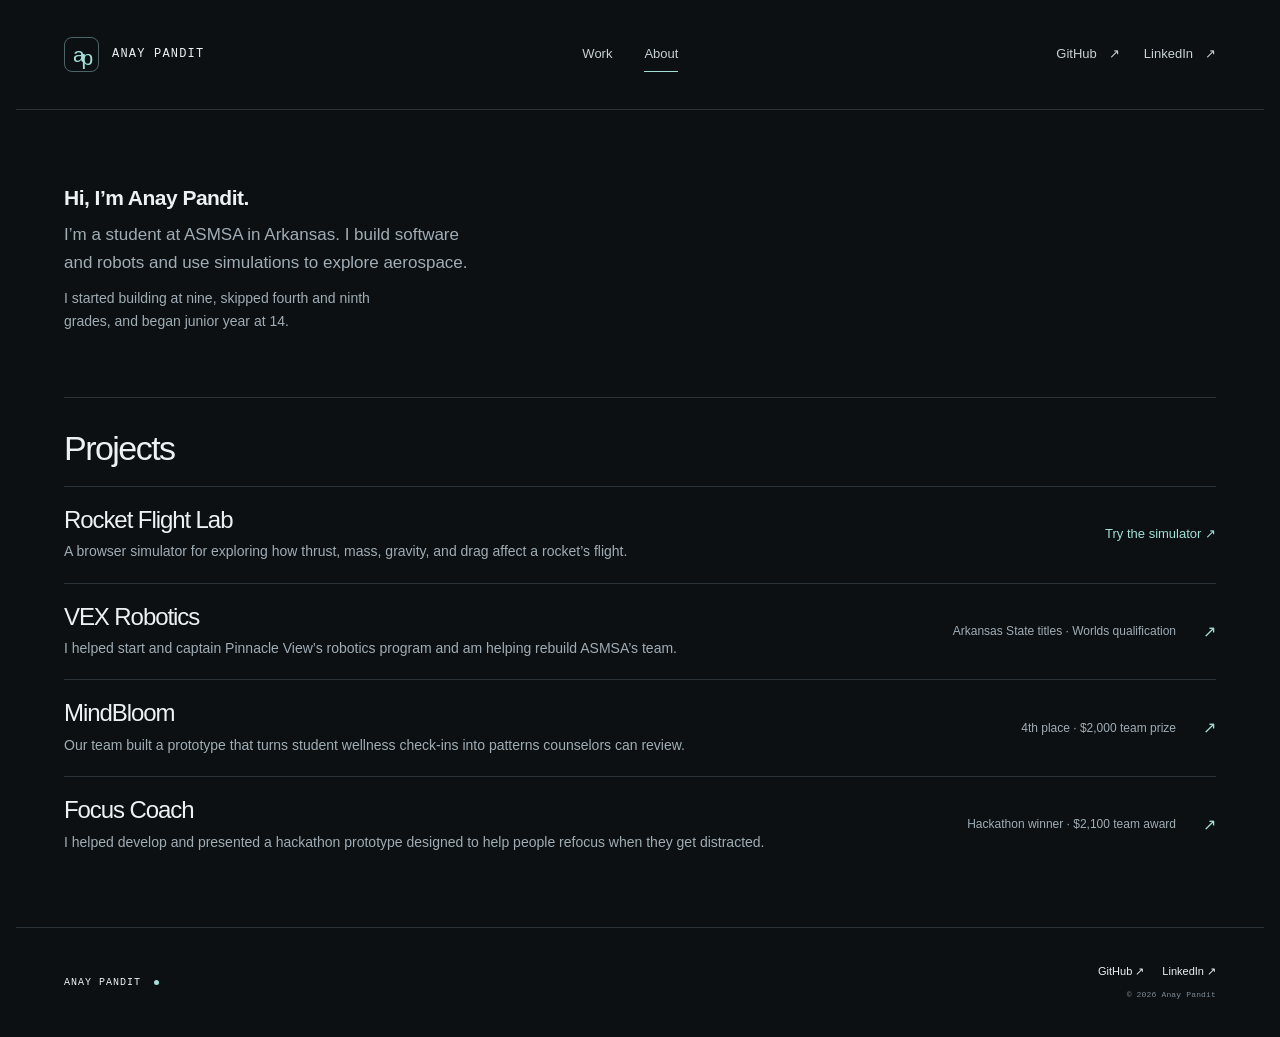
==== index.html @ 6508a036 "Revert the simulator link flight animation" ====
<!doctype html><html lang="en"><head><meta charset="utf-8"><meta name="viewport" content="width=device-width, initial-scale=1"><meta name="color-scheme" content="dark"><meta name="theme-color" content="#0c1013"><title>Anay Pandit — Robotics, AI &amp; Aerospace</title><meta name="description" content="Student, builder, and always curious. Explore Anay Pandit’s software, VEX robotics, and aerospace projects."><link rel="canonical" href="https://anaypandit.github.io/"><meta property="og:type" content="website"><meta property="og:title" content="Anay Pandit — Robotics, AI &amp; Aerospace"><meta property="og:description" content="Student, builder, and always curious. Explore Anay Pandit’s software, VEX robotics, and aerospace projects."><meta property="og:url" content="https://anaypandit.github.io/"><meta property="og:image" content="https://anaypandit.github.io/assets/social-preview.png"><meta property="og:image:width" content="1200"><meta property="og:image:height" content="630"><meta name="twitter:card" content="summary_large_image"><link rel="icon" href="/assets/favicon.svg" type="image/svg+xml"><link rel="stylesheet" href="/assets/style.css?v=20261116"><script src="/assets/site.js" defer></script></head><body><a class="skip" href="#main">Skip to content</a><header class="site-header"><a class="brand" href="/" aria-label="Anay Pandit home"><span class="monogram" aria-hidden="true">a<span>p</span></span>ANAY PANDIT</a><nav aria-label="Main navigation"><a href="/#work">Work</a><a href="/#about">About</a></nav><div class="header-socials"><a class="header-github" href="https://github.com/anaypandit" target="_blank" rel="noopener noreferrer">GitHub <span aria-hidden="true">↗</span><span class="sr-only"> (opens in a new tab)</span></a><a class="header-github" href="https://www.linkedin.com/in/anaypandit/" target="_blank" rel="noopener noreferrer">LinkedIn <span aria-hidden="true">↗</span><span class="sr-only"> (opens in a new tab)</span></a></div></header><main id="main">
  <section class="portfolio-intro" id="about">
    <div class="portfolio-bio">
      <h1>Hi, I’m Anay Pandit.</h1>
      <p>I’m a student at ASMSA in Arkansas. I build software and robots and use simulations to explore aerospace.</p>
      <p class="bio-detail">I started building at nine, skipped fourth and ninth grades, and began junior year at 14.</p>
    </div>
  </section>

  <section class="portfolio-work" id="work">
    <h2>Projects</h2>
    <ul class="portfolio-projects" id="recognition">
      <li class="project-with-demo">
        <div>
          <h3><a href="/projects/rocket-flight-lab/">Rocket Flight Lab</a></h3>
          <p>A browser simulator for exploring how thrust, mass, gravity, and drag affect a rocket’s flight.</p>
        </div>
        <a class="project-demo" href="/demos/rocket-flight-lab/">Try the simulator <span aria-hidden="true">↗</span></a>
      </li>
      <li>
        <a href="/projects/vex-robotics/">
          <div>
            <h3>VEX Robotics</h3>
            <p>I helped start and captain Pinnacle View’s robotics program and am helping rebuild ASMSA’s team.</p>
          </div>
          <span class="project-result">Arkansas State titles · Worlds qualification</span>
          <span class="project-arrow" aria-hidden="true">↗</span>
        </a>
      </li>
      <li>
        <a href="/projects/mindbloom/">
          <div>
            <h3>MindBloom</h3>
            <p>Our team built a prototype that turns student wellness check-ins into patterns counselors can review.</p>
          </div>
          <span class="project-result">4th place · $2,000 team prize</span>
          <span class="project-arrow" aria-hidden="true">↗</span>
        </a>
      </li>
      <li>
        <a href="/projects/focus-coach/">
          <div>
            <h3>Focus Coach</h3>
            <p>I helped develop and presented a hackathon prototype designed to help people refocus when they get distracted.</p>
          </div>
          <span class="project-result">Hackathon winner · $2,100 team award</span>
          <span class="project-arrow" aria-hidden="true">↗</span>
        </a>
      </li>
    </ul>
  </section>
</main><footer class="site-footer"><div><a class="brand" href="/">ANAY PANDIT<span class="brand-dot" aria-hidden="true"></span></a></div><div><div class="footer-socials"><a class="" href="https://github.com/anaypandit" target="_blank" rel="noopener noreferrer">GitHub <span aria-hidden="true">↗</span><span class="sr-only"> (opens in a new tab)</span></a><a href="https://www.linkedin.com/in/anaypandit/" target="_blank" rel="noopener noreferrer">LinkedIn <span aria-hidden="true">↗</span><span class="sr-only"> (opens in a new tab)</span></a></div><span class="footer-date">© 2026 Anay Pandit</span></div></footer></body></html>
---- assets/style.css ----
:root{--bg:#0c1013;--surface:#11181d;--text:#edf1f2;--muted:#a0adb5;--dim:#7d8b94;--accent:#a2dfd7;--border:#293239;--mono:ui-monospace,SFMono-Regular,Consolas,monospace;--sans:-apple-system,BlinkMacSystemFont,"Segoe UI",Helvetica,Arial,sans-serif}*{box-sizing:border-box}html{scroll-behavior:smooth;scroll-padding-top:100px}body{margin:0;background:var(--bg);color:var(--text);font-family:var(--sans);font-size:16px;line-height:1.6;-webkit-font-smoothing:antialiased}a{color:inherit;text-decoration:none}button,a{-webkit-tap-highlight-color:transparent}a:focus-visible,button:focus-visible{outline:2px solid var(--accent);outline-offset:6px}a:hover{color:var(--accent)}img{display:block;max-width:100%;height:auto}p,h1,h2,h3,figure{margin:0}p{color:var(--muted)}h1,h2,h3{font-weight:500;line-height:1.1;letter-spacing:-.045em}h2{font-size:clamp(32px,4vw,48px)}.sr-only{position:absolute;width:1px;height:1px;padding:0;margin:-1px;overflow:hidden;clip:rect(0,0,0,0);white-space:nowrap;border:0}.skip{position:fixed;top:-70px;left:20px;background:var(--accent);color:var(--bg);z-index:99;padding:10px 20px}.skip:focus{top:15px}.site-header,main,.site-footer{max-width:1248px;margin:auto;padding-left:48px;padding-right:48px}.site-header{height:110px;display:flex;align-items:center;justify-content:space-between;border-bottom:1px solid var(--border);gap:32px}.brand{font-family:var(--mono);font-size:12px;letter-spacing:.1em;display:flex;align-items:center;gap:13px;color:var(--text);white-space:nowrap}.monogram{width:35px;height:35px;border:1px solid #4b6569;border-radius:8px;display:flex;align-items:center;justify-content:center;letter-spacing:-.15em;color:var(--accent);font-family:var(--sans);font-size:21px;font-weight:400}.monogram span{transform:translateY(3px)}nav{display:flex;gap:32px}nav a,.header-github{font-size:13px;color:#c7d0d5}nav a{position:relative}nav a:after{content:"";position:absolute;bottom:-7px;left:0;right:0;height:1px;background:var(--accent);transform:scaleX(0);transform-origin:left;transition:transform .2s}nav a:hover:after,nav a[aria-current]:after{transform:scaleX(1)}.header-github{display:flex;align-items:center;gap:12px}.hero{padding:92px 0 80px;display:grid;grid-template-columns:1.25fr 1fr;gap:60px;align-items:center}.eyebrow,.micro,.card-meta,.chapter-strip,.study-top,.drawing-label,.study-caption,.footer-date,.back-link{font-family:var(--mono);font-size:10px;letter-spacing:.11em;line-height:1.6}.eyebrow{color:var(--accent);margin-bottom:28px;display:flex;align-items:center;gap:10px}.tiny-cross{font-size:17px}.hero h1{font-size:clamp(60px,6.7vw,86px);letter-spacing:-.065em;line-height:1.04;font-weight:500}.hero h1 span{color:var(--accent)}.intro{font-size:16px;max-width:430px;margin-top:28px;line-height:1.8}.hero-actions{display:flex;align-items:center;gap:27px;margin-top:32px}.button{display:inline-flex;align-items:center;justify-content:center;gap:24px;border:1px solid var(--accent);color:var(--bg);background:var(--accent);padding:13px 20px;border-radius:5px;font-size:12px;font-weight:600;line-height:1.4;transition:background .2s,transform .2s}.button:hover{background:#c0f0e8;color:var(--bg);transform:translateY(-2px)}.quiet-link,.text-link{font-size:12px;display:inline-flex;align-items:center;gap:18px}.flight-study{border:1px solid #2b3e46;border-radius:8px;background:linear-gradient(140deg,#111c22,#0c1115);overflow:hidden;align-self:center;position:relative}.study-top{display:flex;align-items:center;justify-content:space-between;gap:8px;border-bottom:1px solid var(--border);padding:17px 20px;color:#b2c1c7;font-size:9px}.study-indicator{font-size:8px;color:var(--accent)}.study-indicator:before{content:"";display:inline-block;width:4px;height:4px;border-radius:50%;background:var(--accent);margin-right:6px}.flight-drawing{position:relative;aspect-ratio:460/360}.flight-drawing svg{width:100%;height:100%;display:block}.drawing-label{position:absolute;font-size:7px;color:#a6bac0;letter-spacing:.04em}.label-a{top:26%;left:61%}.label-b{top:53%;left:64%}.label-c{top:63%;left:6%}.study-bottom{display:flex;align-items:center;justify-content:space-between;padding:16px 20px;border-top:1px solid var(--border)}.micro{color:var(--dim);font-size:9px}.study-bottom p{font-size:13px;margin-top:3px;color:#d7e0e4}.study-bottom a{font-size:23px;color:var(--accent)}.study-caption{padding:0 20px 14px;font-size:8px;letter-spacing:.03em}.chapter-strip{display:flex;justify-content:space-between;gap:20px;border-top:1px solid var(--border);border-bottom:1px solid var(--border);padding:18px 0;color:var(--dim);font-size:9px;letter-spacing:.09em}.work-section{padding:96px 0}.section-head{display:flex;align-items:flex-end;justify-content:space-between;gap:40px;margin-bottom:40px}.section-head .eyebrow{margin-bottom:14px}.section-head>p{font-size:13px;line-height:1.8;max-width:280px}.project-grid{display:grid;grid-template-columns:1fr 1fr;gap:48px 32px}.project-card{padding-bottom:30px;border-bottom:1px solid var(--border)}.card-visual{display:block;position:relative;aspect-ratio:1.55;background:#162229;overflow:hidden;border:1px solid #2c383f;border-radius:6px;isolation:isolate}.card-visual img{width:100%;height:100%;object-fit:contain;transition:transform .45s}.card-visual:hover img{transform:scale(1.025)}.rocket-flight-lab .card-visual{background:#101d28;padding:28px 20px}.rocket-flight-lab .card-visual img{box-shadow:0 12px 45px #0005;border-radius:5px}.vex-robot .card-visual{background:#121c21}.vex-robotics .card-visual{background:radial-gradient(ellipse at center,#223238,#101719)}.vex-robotics .card-visual img{object-fit:contain;max-height:100%;width:auto;margin:auto}.mindbloom .card-visual{padding:24px 18px;background:#29434a}.mindbloom .card-visual img{border-radius:4px;box-shadow:0 14px 35px #0003}.card-open{position:absolute;right:15px;top:15px;display:flex;align-items:center;justify-content:center;width:29px;height:29px;border:1px solid #ffffff35;background:#0a121dcc;backdrop-filter:blur(6px);border-radius:50%;color:var(--text);font-size:16px;z-index:2}.card-meta{display:flex;justify-content:space-between;gap:10px;margin-top:21px;color:var(--dim);font-size:8px;letter-spacing:.08em}.card-title{display:flex;justify-content:space-between;align-items:center;margin:8px 0 10px}.card-title h3{font-size:25px;letter-spacing:-.04em}.card-title>span{color:var(--dim);font-size:21px}.project-card>p{font-size:13px;max-width:370px;line-height:1.8;min-height:46px}.card-status{display:inline-block;margin-top:14px;font-size:10px;color:#afc1c5}.card-status:before{content:"";display:inline-block;width:4px;height:4px;background:var(--accent);border-radius:50%;margin:0 7px 2px 0}.focus-visual{height:100%;min-height:250px;position:relative;padding:25px 28px;display:flex;flex-direction:column;justify-content:space-between;overflow:hidden;background:radial-gradient(ellipse at 80% 42%,#263547,#17212c 75%)}.focus-visual>.micro{color:#b1c3cc;position:relative;z-index:1;font-size:8px}.focus-visual>p{color:#e0e9ed;font-size:34px;letter-spacing:-.045em;line-height:1.13;position:relative;z-index:1}.focus-rings{position:absolute;width:260px;height:260px;right:-35px;top:5%;display:flex;align-items:center;justify-content:center}.focus-rings span{position:absolute;border:1px solid #b4ccde25;border-radius:50%;inset:0}.focus-rings span:nth-child(2){inset:35px}.focus-rings span:nth-child(3){inset:70px}.focus-rings i{font-size:50px;color:#bacdde38;font-family:Georgia,serif;font-style:italic}.about-section{border-top:1px solid var(--border);padding:90px 0;display:grid;grid-template-columns:1fr 1fr;gap:80px}.about-heading .eyebrow{margin-bottom:18px}.about-heading h2{margin-bottom:34px}.about-photo img{aspect-ratio:1.5;object-fit:cover;border-radius:5px;filter:saturate(.7)}figcaption{font-family:var(--mono);font-size:9px;line-height:1.7;letter-spacing:.01em;color:var(--dim);margin-top:12px}.about-copy{padding-top:40px}.about-copy p{margin-bottom:22px;font-size:14px;line-height:1.85}.about-copy p.large-copy{font-size:23px;line-height:1.5;color:#dce4e7;letter-spacing:-.025em}.beyond{border-top:1px solid var(--border);margin-top:30px;padding-top:24px}.beyond p{font-size:12px;margin-top:10px}.text-link{color:var(--accent)}.recognition-section{padding:90px 0;border-top:1px solid var(--border)}.milestone{display:grid;grid-template-columns:75px 1fr auto 18px;gap:20px;align-items:center;padding:27px 0;border-top:1px solid var(--border)}.milestone:last-child{border-bottom:1px solid var(--border)}.milestone-year{font-family:var(--mono);font-size:9px;letter-spacing:.06em;color:var(--dim)}.milestone h3{font-size:17px;letter-spacing:-.02em;line-height:1.4}.milestone p{font-size:12px;margin-top:5px}.milestone-result{font-size:11px;color:#bbcccf}.milestone>span:last-child{color:var(--accent)}.section-note{font-size:10px;margin-top:18px}.contact-section{padding:90px 0 100px;border-top:1px solid var(--border)}.contact-section h2{font-size:clamp(36px,5vw,61px);line-height:1.12;letter-spacing:-.05em}.contact-section h2 span{color:var(--dim)}.contact-section>p:not(.eyebrow){margin:25px 0 28px;font-size:14px}.contact-section .button{background:transparent;color:var(--accent);border-color:#476a6b}.contact-section .button:hover{background:#172629}.site-footer{border-top:1px solid var(--border);padding-top:35px;padding-bottom:35px;display:flex;align-items:center;justify-content:space-between;gap:30px}.site-footer .brand{font-size:10px;letter-spacing:.1em}.brand-dot{width:5px;height:5px;background:var(--accent);border-radius:50%}.site-footer p{font-size:11px;margin-top:7px}.site-footer>div:last-child{text-align:right}.site-footer>div:last-child>a{font-size:11px}.footer-date{display:block;font-size:8px;margin-top:9px;color:var(--dim);letter-spacing:.02em}.case-top{padding:55px 0 45px}.back-link{font-size:10px;display:inline-block;color:var(--muted);margin-bottom:55px;letter-spacing:.02em}.case-top .eyebrow{margin-bottom:15px}.case-top h1{font-size:clamp(46px,6.7vw,80px);letter-spacing:-.055em}.case-lead{font-size:21px;letter-spacing:-.02em;margin:18px 0 28px}.case-links{display:flex;align-items:center;gap:27px;flex-wrap:wrap}.case-figure>.case-image{background:#111a20;border:1px solid var(--border);border-radius:7px;overflow:hidden;display:flex;justify-content:center;padding:34px}.case-image img{max-height:620px;width:auto;object-fit:contain;border-radius:4px}.case-figure.vex-robotics .case-image{background:radial-gradient(ellipse at center,#213238,#101719)}.case-figure>.focus-visual{height:370px;border-radius:6px;padding:36px 40px}.case-figure>.focus-visual>p{font-size:55px}.case-figure .focus-rings{right:12%;width:400px;height:400px;top:-10px}.case-layout{display:grid;grid-template-columns:230px 1fr;gap:80px;max-width:1000px;margin:65px auto 90px}.case-facts>div{padding:22px 0;border-top:1px solid var(--border)}.case-facts p{color:#c3d1d5;font-size:12px;line-height:1.8;margin-top:8px}.case-story section{margin-bottom:42px}.case-story section>.micro{display:block;color:var(--accent);margin-bottom:10px}.case-story h2{font-size:28px;line-height:1.2;letter-spacing:-.035em;margin-bottom:17px}.case-story p{font-size:15px;line-height:1.9}.project-note{padding:23px;border-left:2px solid #618d8d;background:#121d22;font-size:12px;line-height:1.9;color:#aebfc5;margin-top:20px}.source-links{margin-top:40px;border-top:1px solid var(--border);padding-top:25px}.source-links h3{font-size:18px;margin-bottom:18px;letter-spacing:-.02em}.source-links .text-link{display:flex;margin:14px 0;font-size:12px}.next-project{display:block;border-top:1px solid var(--border);padding:35px 0 70px}.next-project>span:last-child{display:flex;justify-content:space-between;gap:20px;margin-top:12px;font-size:35px;letter-spacing:-.04em}.next-project i{font-style:normal;color:var(--accent)}.not-found{padding-top:100px;padding-bottom:140px}.not-found h1{font-size:clamp(45px,7vw,80px)}.not-found p:not(.eyebrow){margin:25px 0}.not-found .button{margin-top:10px}
@media(min-width:1600px){.hero{padding-top:110px;padding-bottom:105px}}
@media(max-width:1000px){.site-header,main,.site-footer{padding-left:32px;padding-right:32px}.hero{gap:25px;padding:65px 0}.hero h1{font-size:64px}.hero-actions{gap:20px}.flight-study{margin-top:10px}.study-top{font-size:7px;padding:14px}.study-indicator{font-size:7px}.drawing-label{font-size:6px}.label-c{left:3%}.about-section{gap:40px}.case-layout{gap:45px;grid-template-columns:190px 1fr}}
@media(max-width:760px){html{scroll-padding-top:30px}.site-header,main,.site-footer{padding-left:22px;padding-right:22px}.site-header{height:86px;gap:15px;flex-wrap:wrap;align-content:center;row-gap:12px}.site-header .brand{font-size:10px}.monogram{width:29px;height:29px;font-size:17px}nav{gap:18px;margin-left:auto}nav a{font-size:11px}.header-github{display:none}.hero{grid-template-columns:1fr;gap:42px;padding:48px 0 40px}.hero .eyebrow{font-size:8px;margin-bottom:22px;letter-spacing:.08em}.hero h1{font-size:clamp(51px,10.3vw,76px);line-height:1.04}.intro{font-size:14px;line-height:1.85;margin-top:25px;max-width:460px}.hero-actions{gap:23px;margin-top:25px}.flight-study{width:100%;max-width:480px;justify-self:center;margin-top:0}.flight-drawing{aspect-ratio:460/310;overflow:hidden}.flight-drawing svg{margin-top:-15px;min-height:100%}.study-top{font-size:8px}.study-indicator{font-size:7px}.drawing-label{display:none}.study-bottom{padding:14px 18px}.study-caption{padding-left:18px;font-size:7px}.chapter-strip{font-size:7px;letter-spacing:.02em;gap:10px;padding:16px 0}.chapter-strip span:last-child{display:none}.work-section{padding:60px 0}.section-head{display:block;margin-bottom:28px}.section-head h2{font-size:34px}.section-head .eyebrow{font-size:9px}.section-head>p{margin-top:15px;font-size:12px}.section-head>p br{display:none}.project-grid{grid-template-columns:1fr;gap:30px}.project-card{padding-bottom:25px}.card-visual{aspect-ratio:1.55}.card-meta{font-size:8px}.card-title h3{font-size:25px}.project-card>p{min-height:0;font-size:13px;max-width:100%}.card-status{font-size:10px}.about-section{grid-template-columns:1fr;gap:24px;padding:60px 0}.about-heading h2{font-size:36px}.about-photo{max-width:550px}.about-copy{padding-top:0}.about-copy p.large-copy{font-size:23px}.recognition-section{padding:60px 0}.milestone{grid-template-columns:50px 1fr 15px;gap:10px;padding:22px 0}.milestone h3{font-size:15px}.milestone p{font-size:11px}.milestone-year{font-size:8px;align-self:start;margin-top:5px}.milestone-result{grid-column:2;font-size:10px;color:var(--accent);margin-top:-4px}.milestone>span:last-child{grid-column:3;grid-row:auto}.milestone>span:last-child{display:none}.section-note{font-size:9px;line-height:1.8}.contact-section{padding:60px 0}.contact-section h2{font-size:39px}.contact-section>p:not(.eyebrow){font-size:13px}.contact-section>p br{display:none}.site-footer{align-items:flex-start;padding-top:28px;padding-bottom:28px;gap:20px}.site-footer p{font-size:9px;max-width:145px}.site-footer>div:last-child>a{font-size:9px}.footer-date{font-size:7px}.case-top{padding-top:30px;padding-bottom:30px}.back-link{margin-bottom:35px}.case-top .eyebrow{font-size:8px}.case-top h1{font-size:45px}.case-lead{font-size:19px}.case-links{gap:20px}.case-figure>.case-image{padding:15px}.case-image img{max-height:500px}.case-figure figcaption{font-size:8px}.case-figure>.focus-visual{height:300px;padding:28px}.case-figure>.focus-visual>p{font-size:42px}.case-figure .focus-rings{width:270px;height:270px;right:-40px;top:15px}.case-layout{grid-template-columns:1fr;gap:38px;margin:35px 0 55px}.case-facts{display:grid;grid-template-columns:1fr 1fr;gap:15px}.case-facts>div:last-child{grid-column:1/-1}.case-facts>div{padding:15px 0 0}.case-facts p{font-size:11px}.case-story h2{font-size:25px}.case-story p{font-size:14px}.next-project{padding-bottom:45px}.next-project>span:last-child{font-size:29px}}
@media(prefers-reduced-motion:reduce){html{scroll-behavior:auto}*,*:before,*:after{transition:none!important;animation:none!important}}

.header-socials{display:flex;align-items:center;gap:24px}.footer-socials{display:flex;align-items:center;justify-content:flex-end;gap:18px}.footer-socials a{font-size:11px}@media(max-width:760px){.header-socials{display:none}.footer-socials{gap:12px}.footer-socials a{font-size:9px}}

.portfolio-intro {
  padding: clamp(44px, 6vw, 76px) 0 clamp(38px, 5vw, 64px);
}

.portfolio-intro--with-photo {
  display: grid;
  grid-template-columns: minmax(0, .88fr) minmax(0, 1.12fr);
  align-items: center;
  gap: clamp(36px, 6vw, 90px);
  padding-top: clamp(34px, 5vw, 64px);
  padding-bottom: clamp(34px, 5vw, 64px);
}

.portfolio-bio h1 {
  font-size: 21px;
  font-weight: 600;
  letter-spacing: -.025em;
}

.portfolio-bio p {
  max-width: 43ch;
  margin-top: 12px;
  font-size: 17px;
  line-height: 1.65;
}

.portfolio-bio .bio-detail {
  margin-top: 10px;
  font-size: 14px;
}

.portfolio-photo {
  min-width: 0;
}

.portfolio-photo img {
  width: 100%;
  height: auto;
  border-radius: 6px;
}

.portfolio-work {
  padding: 32px 0 54px;
  border-top: 1px solid var(--border);
}

.portfolio-work h2 {
  margin-bottom: 18px;
  font-size: clamp(28px, 3vw, 34px);
}

.portfolio-projects {
  margin: 0;
  padding: 0;
  list-style: none;
  border-top: 1px solid var(--border);
}

.portfolio-projects li + li {
  border-top: 1px solid var(--border);
}

.portfolio-projects li:not(.project-with-demo) > a,
.project-with-demo {
  display: grid;
  grid-template-columns: minmax(0, 1fr) minmax(0, .43fr) 1em;
  align-items: center;
  gap: 24px;
  padding: 20px 0;
}

.portfolio-projects h3 {
  font-size: 24px;
}

.portfolio-projects p {
  margin-top: 7px;
  font-size: 14px;
}

.project-result {
  color: var(--muted);
  font-size: 12px;
  text-align: right;
}

.project-arrow {
  color: var(--accent);
  text-align: right;
}

@media (max-width: 760px) {
  .portfolio-intro--with-photo {
    grid-template-columns: 1fr;
    gap: 28px;
  }

  .portfolio-work {
    padding: 32px 0 44px;
  }

  .portfolio-projects li:not(.project-with-demo) > a,
  .project-with-demo {
    grid-template-columns: minmax(0, 1fr) 1em;
    gap: 9px 12px;
    padding: 20px 0;
  }

  .project-with-demo {
    grid-template-columns: 1fr;
  }

  .project-result {
    grid-column: 1;
    text-align: left;
  }

  .project-arrow {
    grid-column: 2;
    grid-row: 1;
    align-self: start;
  }
}

.project-with-demo .project-demo {
  grid-column: 2 / -1;
  justify-self: end;
  color: var(--accent);
  font-size: 13px;
  text-underline-offset: 3px;
}

.project-demo:hover,
.project-with-demo h3 a:hover {
  text-decoration: underline;
}

@media (max-width: 760px) {
  .project-with-demo .project-demo {
    grid-column: 1;
    justify-self: start;
  }
}
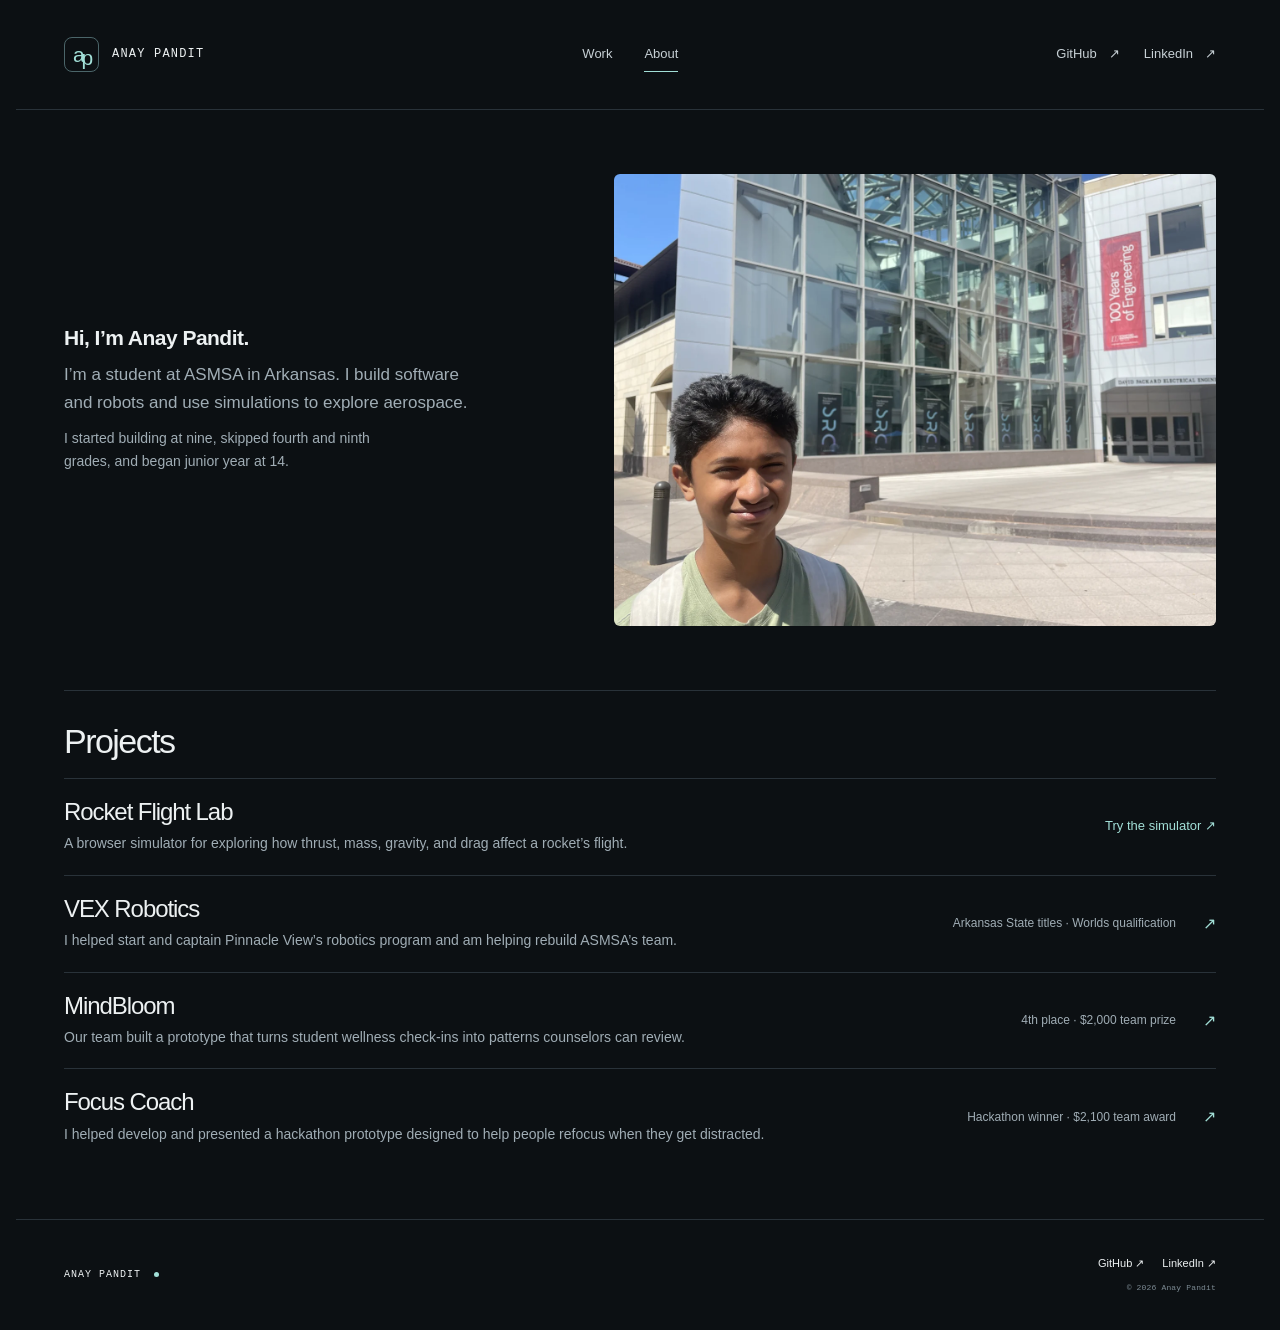
==== commit 67a3a7c2: "Add the full profile photo and simplify the homepage title" ====
--- a/index.html
+++ b/index.html
@@ -1,10 +1,13 @@
-<!doctype html><html lang="en"><head><meta charset="utf-8"><meta name="viewport" content="width=device-width, initial-scale=1"><meta name="color-scheme" content="dark"><meta name="theme-color" content="#0c1013"><title>Anay Pandit — Robotics, AI &amp; Aerospace</title><meta name="description" content="Student, builder, and always curious. Explore Anay Pandit’s software, VEX robotics, and aerospace projects."><link rel="canonical" href="https://anaypandit.github.io/"><meta property="og:type" content="website"><meta property="og:title" content="Anay Pandit — Robotics, AI &amp; Aerospace"><meta property="og:description" content="Student, builder, and always curious. Explore Anay Pandit’s software, VEX robotics, and aerospace projects."><meta property="og:url" content="https://anaypandit.github.io/"><meta property="og:image" content="https://anaypandit.github.io/assets/social-preview.png"><meta property="og:image:width" content="1200"><meta property="og:image:height" content="630"><meta name="twitter:card" content="summary_large_image"><link rel="icon" href="/assets/favicon.svg" type="image/svg+xml"><link rel="stylesheet" href="/assets/style.css?v=20261116"><script src="/assets/site.js" defer></script></head><body><a class="skip" href="#main">Skip to content</a><header class="site-header"><a class="brand" href="/" aria-label="Anay Pandit home"><span class="monogram" aria-hidden="true">a<span>p</span></span>ANAY PANDIT</a><nav aria-label="Main navigation"><a href="/#work">Work</a><a href="/#about">About</a></nav><div class="header-socials"><a class="header-github" href="https://github.com/anaypandit" target="_blank" rel="noopener noreferrer">GitHub <span aria-hidden="true">↗</span><span class="sr-only"> (opens in a new tab)</span></a><a class="header-github" href="https://www.linkedin.com/in/anaypandit/" target="_blank" rel="noopener noreferrer">LinkedIn <span aria-hidden="true">↗</span><span class="sr-only"> (opens in a new tab)</span></a></div></header><main id="main">
-  <section class="portfolio-intro" id="about">
+<!doctype html><html lang="en"><head><meta charset="utf-8"><meta name="viewport" content="width=device-width, initial-scale=1"><meta name="color-scheme" content="dark"><meta name="theme-color" content="#0c1013"><title>Anay Pandit</title><meta name="description" content="Student, builder, and always curious. Explore Anay Pandit’s software, VEX robotics, and aerospace projects."><link rel="canonical" href="https://anaypandit.github.io/"><meta property="og:type" content="website"><meta property="og:title" content="Anay Pandit"><meta property="og:description" content="Student, builder, and always curious. Explore Anay Pandit’s software, VEX robotics, and aerospace projects."><meta property="og:url" content="https://anaypandit.github.io/"><meta property="og:image" content="https://anaypandit.github.io/assets/social-preview.png"><meta property="og:image:width" content="1200"><meta property="og:image:height" content="630"><meta name="twitter:card" content="summary_large_image"><link rel="icon" href="/assets/favicon.svg" type="image/svg+xml"><link rel="stylesheet" href="/assets/style.css?v=20261116"><script src="/assets/site.js" defer></script></head><body><a class="skip" href="#main">Skip to content</a><header class="site-header"><a class="brand" href="/" aria-label="Anay Pandit home"><span class="monogram" aria-hidden="true">a<span>p</span></span>ANAY PANDIT</a><nav aria-label="Main navigation"><a href="/#work">Work</a><a href="/#about">About</a></nav><div class="header-socials"><a class="header-github" href="https://github.com/anaypandit" target="_blank" rel="noopener noreferrer">GitHub <span aria-hidden="true">↗</span><span class="sr-only"> (opens in a new tab)</span></a><a class="header-github" href="https://www.linkedin.com/in/anaypandit/" target="_blank" rel="noopener noreferrer">LinkedIn <span aria-hidden="true">↗</span><span class="sr-only"> (opens in a new tab)</span></a></div></header><main id="main">
+  <section class="portfolio-intro portfolio-intro--with-photo" id="about">
     <div class="portfolio-bio">
       <h1>Hi, I’m Anay Pandit.</h1>
       <p>I’m a student at ASMSA in Arkansas. I build software and robots and use simulations to explore aerospace.</p>
       <p class="bio-detail">I started building at nine, skipped fourth and ninth grades, and began junior year at 14.</p>
     </div>
+    <figure class="portfolio-photo">
+      <img src="/assets/anay-pandit.webp" width="1440" height="1080" alt="Anay Pandit outside an engineering building" fetchpriority="high">
+    </figure>
   </section>
 
   <section class="portfolio-work" id="work">
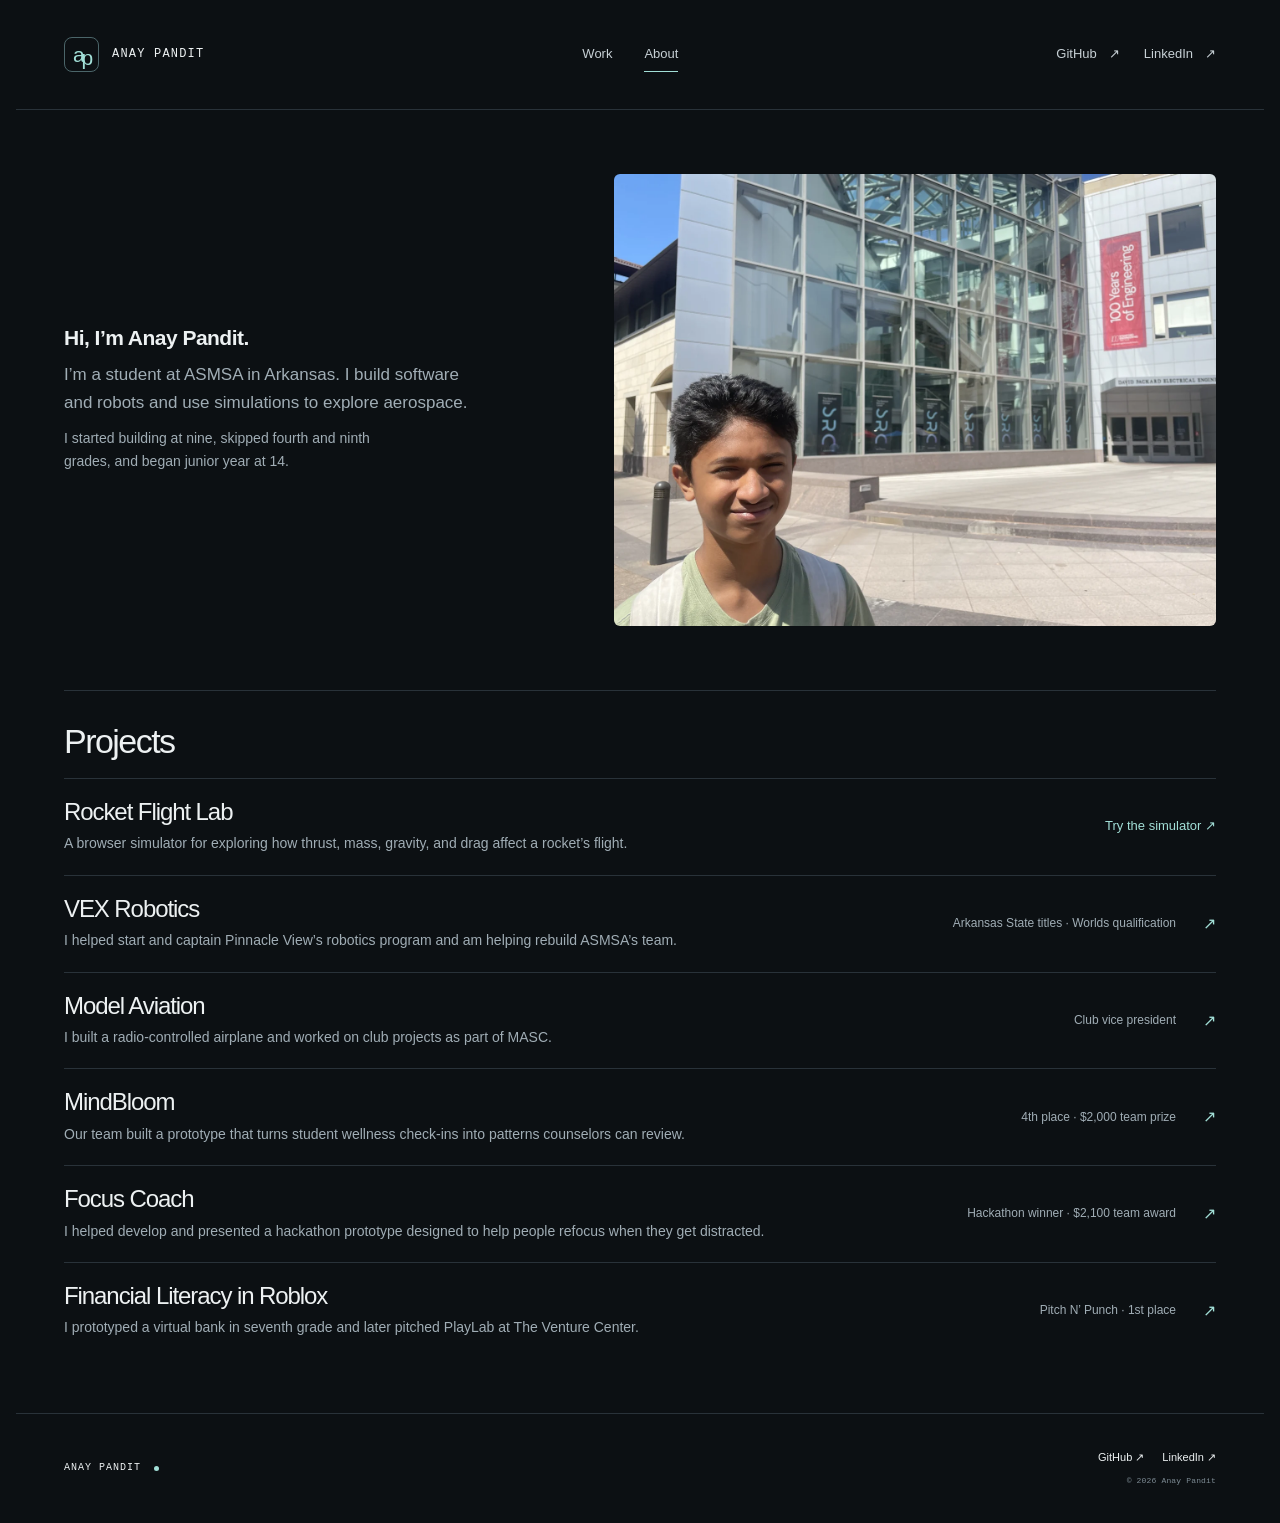
==== commit c9c0b3e3: "Add model aviation and financial literacy project pages" ====
--- a/index.html
+++ b/index.html
@@ -31,6 +31,16 @@
         </a>
       </li>
       <li>
+        <a href="/projects/model-aviation/">
+          <div>
+            <h3>Model Aviation</h3>
+            <p>I built a radio-controlled airplane and worked on club projects as part of MASC.</p>
+          </div>
+          <span class="project-result">Club vice president</span>
+          <span class="project-arrow" aria-hidden="true">↗</span>
+        </a>
+      </li>
+      <li>
         <a href="/projects/mindbloom/">
           <div>
             <h3>MindBloom</h3>
@@ -50,6 +60,16 @@
           <span class="project-arrow" aria-hidden="true">↗</span>
         </a>
       </li>
+      <li>
+        <a href="/projects/financial-literacy/">
+          <div>
+            <h3>Financial Literacy in Roblox</h3>
+            <p>I prototyped a virtual bank in seventh grade and later pitched PlayLab at The Venture Center.</p>
+          </div>
+          <span class="project-result">Pitch N’ Punch · 1st place</span>
+          <span class="project-arrow" aria-hidden="true">↗</span>
+        </a>
+      </li>
     </ul>
   </section>
 </main><footer class="site-footer"><div><a class="brand" href="/">ANAY PANDIT<span class="brand-dot" aria-hidden="true"></span></a></div><div><div class="footer-socials"><a class="" href="https://github.com/anaypandit" target="_blank" rel="noopener noreferrer">GitHub <span aria-hidden="true">↗</span><span class="sr-only"> (opens in a new tab)</span></a><a href="https://www.linkedin.com/in/anaypandit/" target="_blank" rel="noopener noreferrer">LinkedIn <span aria-hidden="true">↗</span><span class="sr-only"> (opens in a new tab)</span></a></div><span class="footer-date">© 2026 Anay Pandit</span></div></footer></body></html>
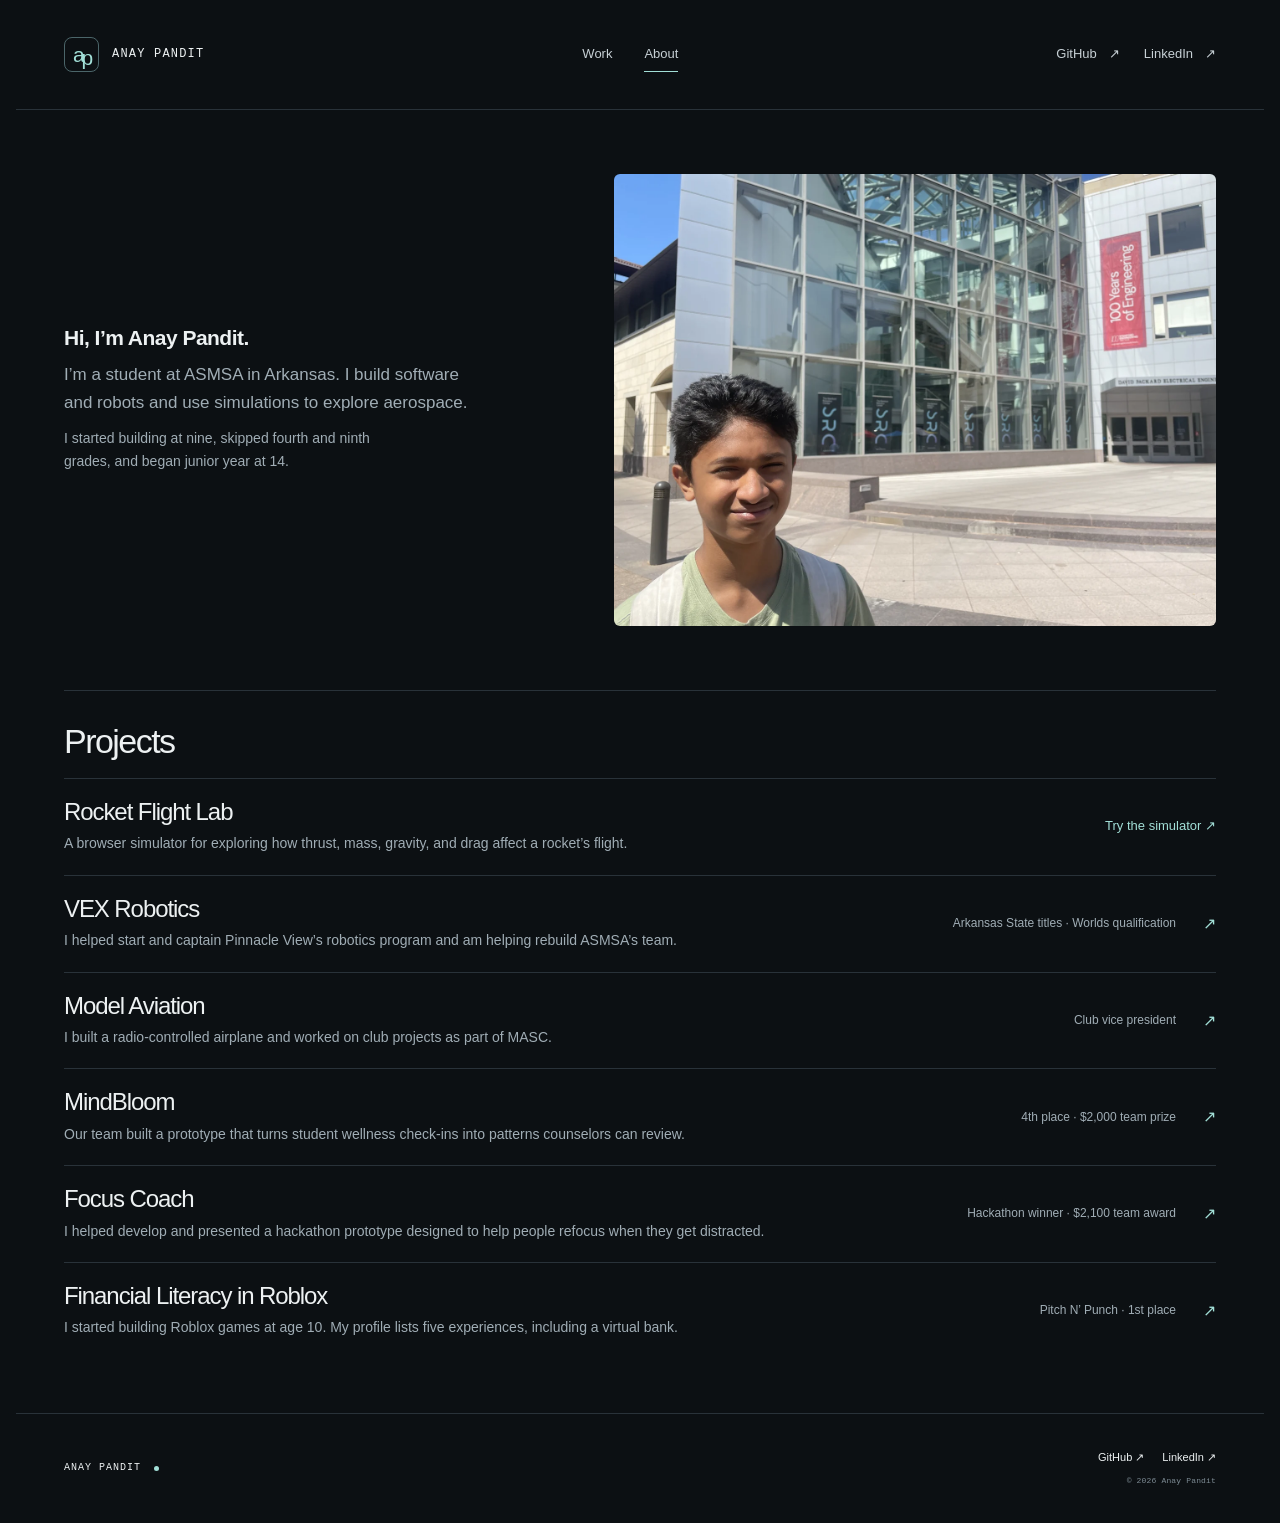
==== commit fb29fcb6: "Add Roblox game count and profile, and refresh the portfolio README" ====
--- a/index.html
+++ b/index.html
@@ -64,7 +64,7 @@
         <a href="/projects/financial-literacy/">
           <div>
             <h3>Financial Literacy in Roblox</h3>
-            <p>I prototyped a virtual bank in seventh grade and later pitched PlayLab at The Venture Center.</p>
+            <p>I started building Roblox games at age 10. My profile lists five experiences, including a virtual bank.</p>
           </div>
           <span class="project-result">Pitch N’ Punch · 1st place</span>
           <span class="project-arrow" aria-hidden="true">↗</span>
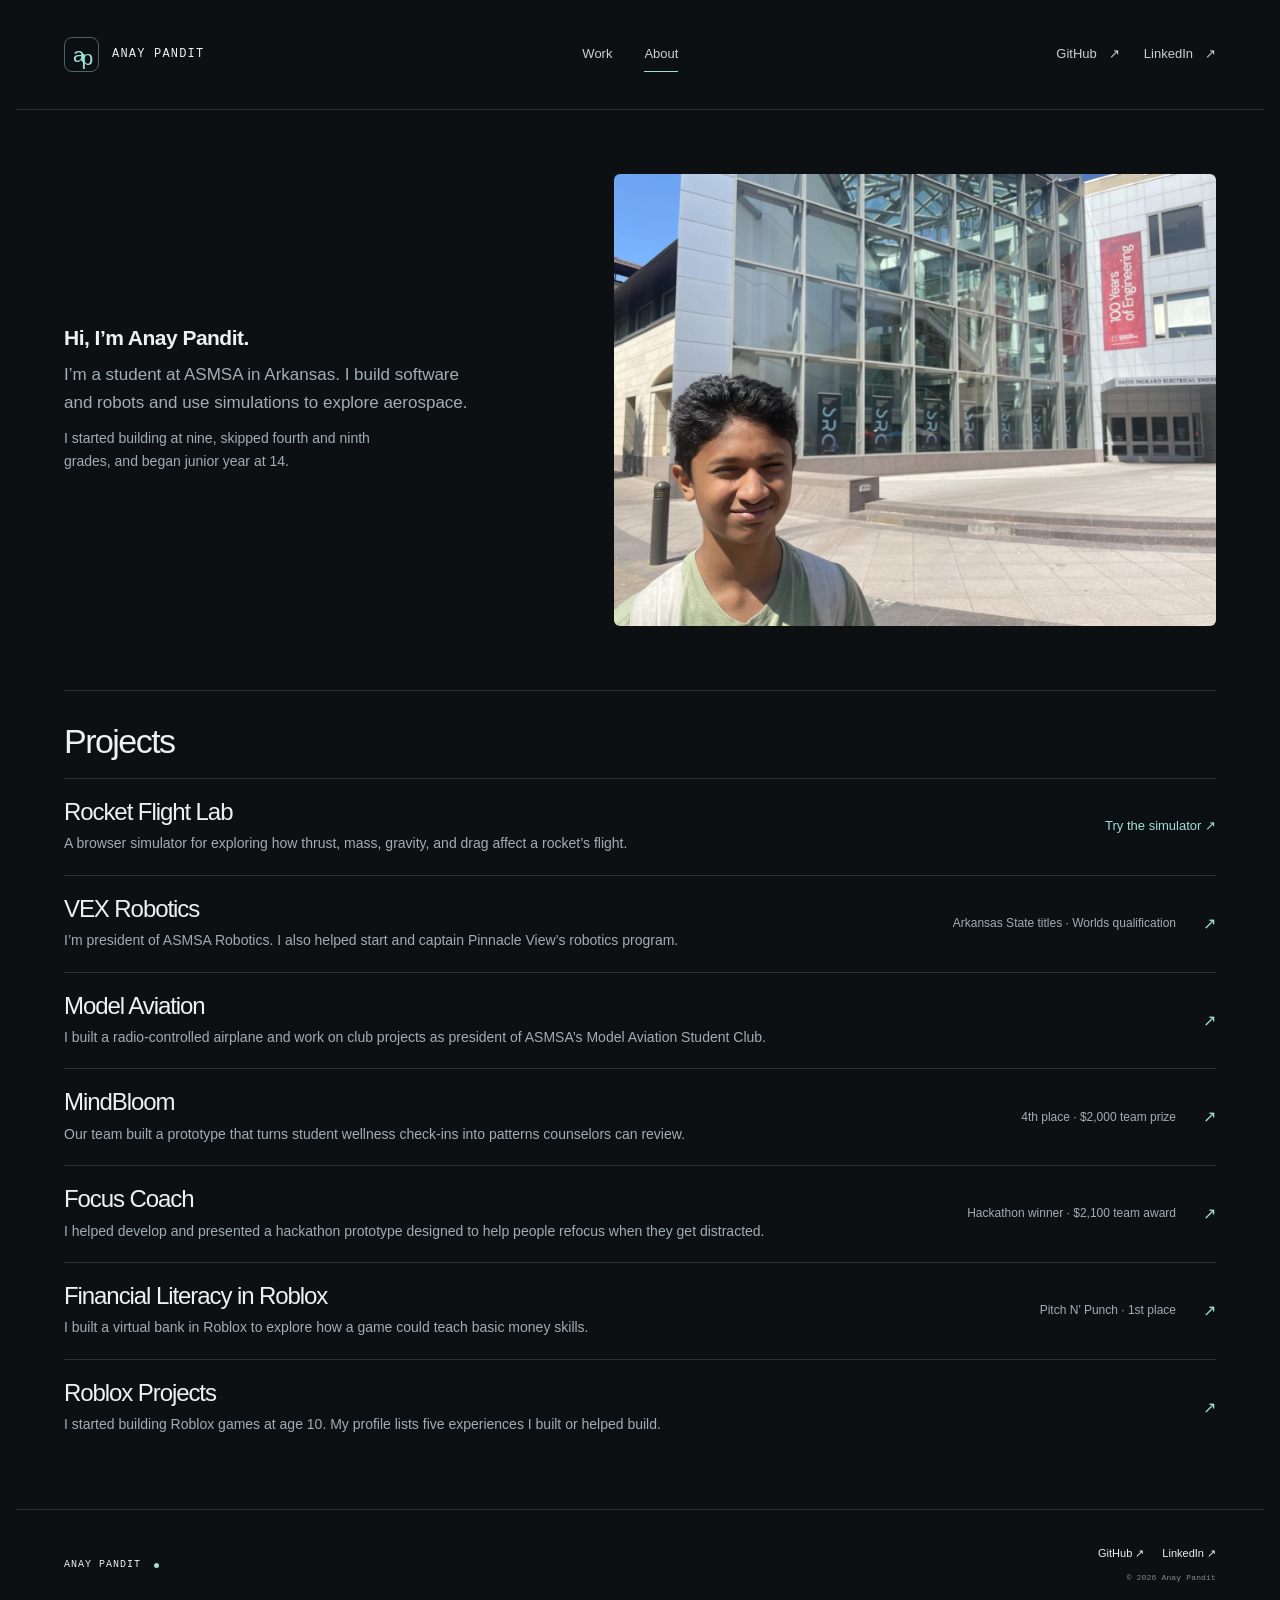
==== commit ec841e1e: "Add Roblox projects and club photo galleries" ====
--- a/index.html
+++ b/index.html
@@ -1,4 +1,4 @@
-<!doctype html><html lang="en"><head><meta charset="utf-8"><meta name="viewport" content="width=device-width, initial-scale=1"><meta name="color-scheme" content="dark"><meta name="theme-color" content="#0c1013"><title>Anay Pandit</title><meta name="description" content="Student, builder, and always curious. Explore Anay Pandit’s software, VEX robotics, and aerospace projects."><link rel="canonical" href="https://anaypandit.github.io/"><meta property="og:type" content="website"><meta property="og:title" content="Anay Pandit"><meta property="og:description" content="Student, builder, and always curious. Explore Anay Pandit’s software, VEX robotics, and aerospace projects."><meta property="og:url" content="https://anaypandit.github.io/"><meta property="og:image" content="https://anaypandit.github.io/assets/social-preview.png"><meta property="og:image:width" content="1200"><meta property="og:image:height" content="630"><meta name="twitter:card" content="summary_large_image"><link rel="icon" href="/assets/favicon.svg" type="image/svg+xml"><link rel="stylesheet" href="/assets/style.css?v=20261116"><script src="/assets/site.js" defer></script></head><body><a class="skip" href="#main">Skip to content</a><header class="site-header"><a class="brand" href="/" aria-label="Anay Pandit home"><span class="monogram" aria-hidden="true">a<span>p</span></span>ANAY PANDIT</a><nav aria-label="Main navigation"><a href="/#work">Work</a><a href="/#about">About</a></nav><div class="header-socials"><a class="header-github" href="https://github.com/anaypandit" target="_blank" rel="noopener noreferrer">GitHub <span aria-hidden="true">↗</span><span class="sr-only"> (opens in a new tab)</span></a><a class="header-github" href="https://www.linkedin.com/in/anaypandit/" target="_blank" rel="noopener noreferrer">LinkedIn <span aria-hidden="true">↗</span><span class="sr-only"> (opens in a new tab)</span></a></div></header><main id="main">
+<!doctype html><html lang="en"><head><meta charset="utf-8"><meta name="viewport" content="width=device-width, initial-scale=1"><meta name="color-scheme" content="dark"><meta name="theme-color" content="#0c1013"><title>Anay Pandit</title><meta name="description" content="Student, builder, and always curious. Explore Anay Pandit’s software, VEX robotics, and aerospace projects."><link rel="canonical" href="https://anaypandit.github.io/"><meta property="og:type" content="website"><meta property="og:title" content="Anay Pandit"><meta property="og:description" content="Student, builder, and always curious. Explore Anay Pandit’s software, VEX robotics, and aerospace projects."><meta property="og:url" content="https://anaypandit.github.io/"><meta property="og:image" content="https://anaypandit.github.io/assets/social-preview.png"><meta property="og:image:width" content="1200"><meta property="og:image:height" content="630"><meta name="twitter:card" content="summary_large_image"><link rel="icon" href="/assets/favicon.svg" type="image/svg+xml"><link rel="stylesheet" href="/assets/style.css?v=club-galleries"><script src="/assets/site.js" defer></script></head><body><a class="skip" href="#main">Skip to content</a><header class="site-header"><a class="brand" href="/" aria-label="Anay Pandit home"><span class="monogram" aria-hidden="true">a<span>p</span></span>ANAY PANDIT</a><nav aria-label="Main navigation"><a href="/#work">Work</a><a href="/#about">About</a></nav><div class="header-socials"><a class="header-github" href="https://github.com/anaypandit" target="_blank" rel="noopener noreferrer">GitHub <span aria-hidden="true">↗</span><span class="sr-only"> (opens in a new tab)</span></a><a class="header-github" href="https://www.linkedin.com/in/anaypandit/" target="_blank" rel="noopener noreferrer">LinkedIn <span aria-hidden="true">↗</span><span class="sr-only"> (opens in a new tab)</span></a></div></header><main id="main">
   <section class="portfolio-intro portfolio-intro--with-photo" id="about">
     <div class="portfolio-bio">
       <h1>Hi, I’m Anay Pandit.</h1>
@@ -24,7 +24,7 @@
         <a href="/projects/vex-robotics/">
           <div>
             <h3>VEX Robotics</h3>
-            <p>I helped start and captain Pinnacle View’s robotics program and am helping rebuild ASMSA’s team.</p>
+            <p>I’m president of ASMSA Robotics. I also helped start and captain Pinnacle View’s robotics program.</p>
           </div>
           <span class="project-result">Arkansas State titles · Worlds qualification</span>
           <span class="project-arrow" aria-hidden="true">↗</span>
@@ -34,9 +34,8 @@
         <a href="/projects/model-aviation/">
           <div>
             <h3>Model Aviation</h3>
-            <p>I built a radio-controlled airplane and worked on club projects as part of MASC.</p>
+            <p>I built a radio-controlled airplane and work on club projects as president of ASMSA’s Model Aviation Student Club.</p>
           </div>
-          <span class="project-result">Club vice president</span>
           <span class="project-arrow" aria-hidden="true">↗</span>
         </a>
       </li>
@@ -64,9 +63,18 @@
         <a href="/projects/financial-literacy/">
           <div>
             <h3>Financial Literacy in Roblox</h3>
-            <p>I started building Roblox games at age 10. My profile lists five experiences, including a virtual bank.</p>
+            <p>I built a virtual bank in Roblox to explore how a game could teach basic money skills.</p>
           </div>
           <span class="project-result">Pitch N’ Punch · 1st place</span>
+          <span class="project-arrow" aria-hidden="true">↗</span>
+        </a>
+      </li>
+      <li>
+        <a href="/projects/roblox-projects/">
+          <div>
+            <h3>Roblox Projects</h3>
+            <p>I started building Roblox games at age 10. My profile lists five experiences I built or helped build.</p>
+          </div>
           <span class="project-arrow" aria-hidden="true">↗</span>
         </a>
       </li>
--- a/assets/style.css
+++ b/assets/style.css
@@ -149,3 +149,51 @@
     justify-self: start;
   }
 }
+
+.project-arrow {
+  grid-column: -2;
+}
+.project-gallery {
+  display: grid;
+  grid-template-columns: repeat(3, minmax(0, 1fr));
+  align-items: start;
+  gap: 20px;
+}
+.project-gallery--aviation {
+  grid-template-columns: minmax(0, 1.55fr) repeat(2, minmax(0, 1fr));
+}
+.case-story .case-figure {
+  margin-top: 20px;
+}
+.project-gallery img {
+  width: 100%;
+  border-radius: 6px;
+}
+.project-gallery figcaption {
+  color: var(--muted);
+  font-family: var(--sans);
+  font-size: 13px;
+  line-height: 1.5;
+  margin-top: 8px;
+}
+.photo-credit {
+  display: inline-block;
+}
+.photo-credit,
+.experience-links a {
+  color: var(--accent);
+  text-decoration: underline;
+  text-underline-offset: 3px;
+}
+.experience-links {
+  margin: 0;
+  padding-left: 1.25em;
+}
+.experience-links li + li {
+  margin-top: 10px;
+}
+@media (max-width: 760px) {
+  .project-gallery {
+    grid-template-columns: 1fr;
+  }
+}
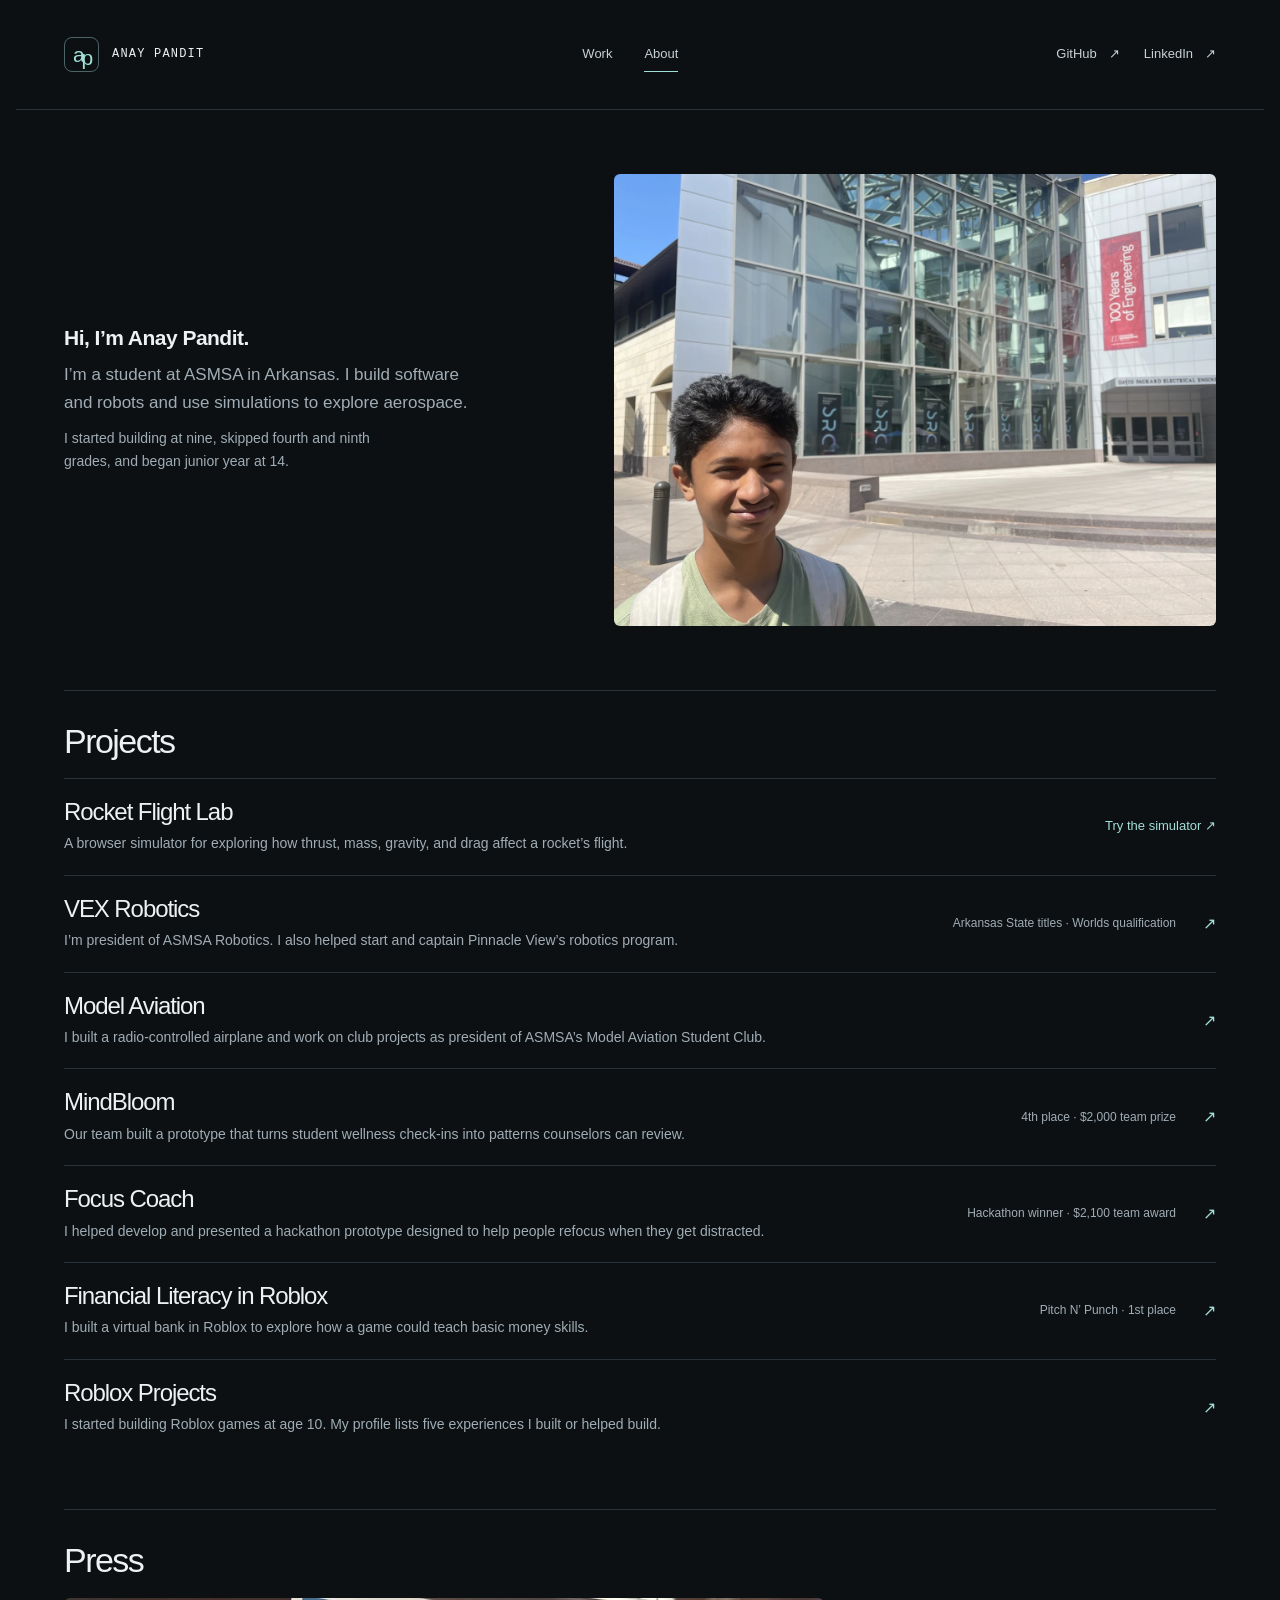
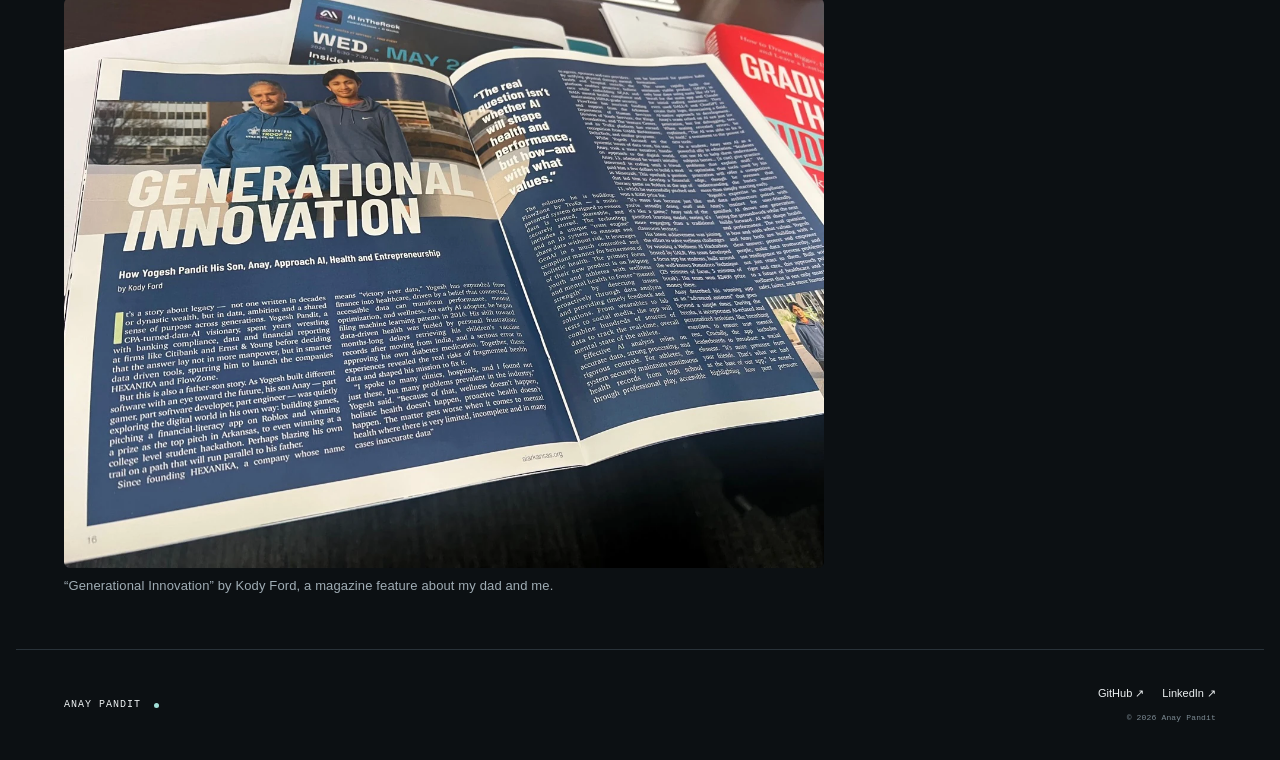
==== commit 133e72ae: "Add magazine feature and PlayLab photos" ====
--- a/index.html
+++ b/index.html
@@ -1,4 +1,4 @@
-<!doctype html><html lang="en"><head><meta charset="utf-8"><meta name="viewport" content="width=device-width, initial-scale=1"><meta name="color-scheme" content="dark"><meta name="theme-color" content="#0c1013"><title>Anay Pandit</title><meta name="description" content="Student, builder, and always curious. Explore Anay Pandit’s software, VEX robotics, and aerospace projects."><link rel="canonical" href="https://anaypandit.github.io/"><meta property="og:type" content="website"><meta property="og:title" content="Anay Pandit"><meta property="og:description" content="Student, builder, and always curious. Explore Anay Pandit’s software, VEX robotics, and aerospace projects."><meta property="og:url" content="https://anaypandit.github.io/"><meta property="og:image" content="https://anaypandit.github.io/assets/social-preview.png"><meta property="og:image:width" content="1200"><meta property="og:image:height" content="630"><meta name="twitter:card" content="summary_large_image"><link rel="icon" href="/assets/favicon.svg" type="image/svg+xml"><link rel="stylesheet" href="/assets/style.css?v=club-galleries"><script src="/assets/site.js" defer></script></head><body><a class="skip" href="#main">Skip to content</a><header class="site-header"><a class="brand" href="/" aria-label="Anay Pandit home"><span class="monogram" aria-hidden="true">a<span>p</span></span>ANAY PANDIT</a><nav aria-label="Main navigation"><a href="/#work">Work</a><a href="/#about">About</a></nav><div class="header-socials"><a class="header-github" href="https://github.com/anaypandit" target="_blank" rel="noopener noreferrer">GitHub <span aria-hidden="true">↗</span><span class="sr-only"> (opens in a new tab)</span></a><a class="header-github" href="https://www.linkedin.com/in/anaypandit/" target="_blank" rel="noopener noreferrer">LinkedIn <span aria-hidden="true">↗</span><span class="sr-only"> (opens in a new tab)</span></a></div></header><main id="main">
+<!doctype html><html lang="en"><head><meta charset="utf-8"><meta name="viewport" content="width=device-width, initial-scale=1"><meta name="color-scheme" content="dark"><meta name="theme-color" content="#0c1013"><title>Anay Pandit</title><meta name="description" content="Student, builder, and always curious. Explore Anay Pandit’s software, VEX robotics, and aerospace projects."><link rel="canonical" href="https://anaypandit.github.io/"><meta property="og:type" content="website"><meta property="og:title" content="Anay Pandit"><meta property="og:description" content="Student, builder, and always curious. Explore Anay Pandit’s software, VEX robotics, and aerospace projects."><meta property="og:url" content="https://anaypandit.github.io/"><meta property="og:image" content="https://anaypandit.github.io/assets/social-preview.png"><meta property="og:image:width" content="1200"><meta property="og:image:height" content="630"><meta name="twitter:card" content="summary_large_image"><link rel="icon" href="/assets/favicon.svg" type="image/svg+xml"><link rel="stylesheet" href="/assets/style.css?v=playlab-photos"><script src="/assets/site.js" defer></script></head><body><a class="skip" href="#main">Skip to content</a><header class="site-header"><a class="brand" href="/" aria-label="Anay Pandit home"><span class="monogram" aria-hidden="true">a<span>p</span></span>ANAY PANDIT</a><nav aria-label="Main navigation"><a href="/#work">Work</a><a href="/#about">About</a></nav><div class="header-socials"><a class="header-github" href="https://github.com/anaypandit" target="_blank" rel="noopener noreferrer">GitHub <span aria-hidden="true">↗</span><span class="sr-only"> (opens in a new tab)</span></a><a class="header-github" href="https://www.linkedin.com/in/anaypandit/" target="_blank" rel="noopener noreferrer">LinkedIn <span aria-hidden="true">↗</span><span class="sr-only"> (opens in a new tab)</span></a></div></header><main id="main">
   <section class="portfolio-intro portfolio-intro--with-photo" id="about">
     <div class="portfolio-bio">
       <h1>Hi, I’m Anay Pandit.</h1>
@@ -80,4 +80,12 @@
       </li>
     </ul>
   </section>
+
+  <section class="portfolio-work portfolio-press" id="press">
+    <h2>Press</h2>
+    <figure class="portfolio-photo">
+      <img src="/assets/generational-innovation.webp" width="1280" height="960" alt="Open magazine spread titled Generational Innovation with a photo of Anay and Yogesh Pandit" loading="lazy" decoding="async">
+      <figcaption>“Generational Innovation” by Kody Ford, a magazine feature about my dad and me.</figcaption>
+    </figure>
+  </section>
 </main><footer class="site-footer"><div><a class="brand" href="/">ANAY PANDIT<span class="brand-dot" aria-hidden="true"></span></a></div><div><div class="footer-socials"><a class="" href="https://github.com/anaypandit" target="_blank" rel="noopener noreferrer">GitHub <span aria-hidden="true">↗</span><span class="sr-only"> (opens in a new tab)</span></a><a href="https://www.linkedin.com/in/anaypandit/" target="_blank" rel="noopener noreferrer">LinkedIn <span aria-hidden="true">↗</span><span class="sr-only"> (opens in a new tab)</span></a></div><span class="footer-date">© 2026 Anay Pandit</span></div></footer></body></html>
--- a/assets/style.css
+++ b/assets/style.css
@@ -169,7 +169,8 @@
   width: 100%;
   border-radius: 6px;
 }
-.project-gallery figcaption {
+.project-gallery figcaption,
+.portfolio-press figcaption {
   color: var(--muted);
   font-family: var(--sans);
   font-size: 13px;
@@ -197,3 +198,22 @@
     grid-template-columns: 1fr;
   }
 }
+
+.portfolio-press .portfolio-photo {
+  max-width: 760px;
+}
+.project-gallery--playlab {
+  grid-template-columns: minmax(0, 1fr) minmax(0, 1.3fr);
+  margin-top: 20px;
+}
+@media (min-width: 761px) {
+  .project-gallery--playlab figure:last-child {
+    grid-column: 2;
+    grid-row: 1 / span 3;
+  }
+}
+@media (max-width: 760px) {
+  .project-gallery--playlab {
+    grid-template-columns: 1fr;
+  }
+}
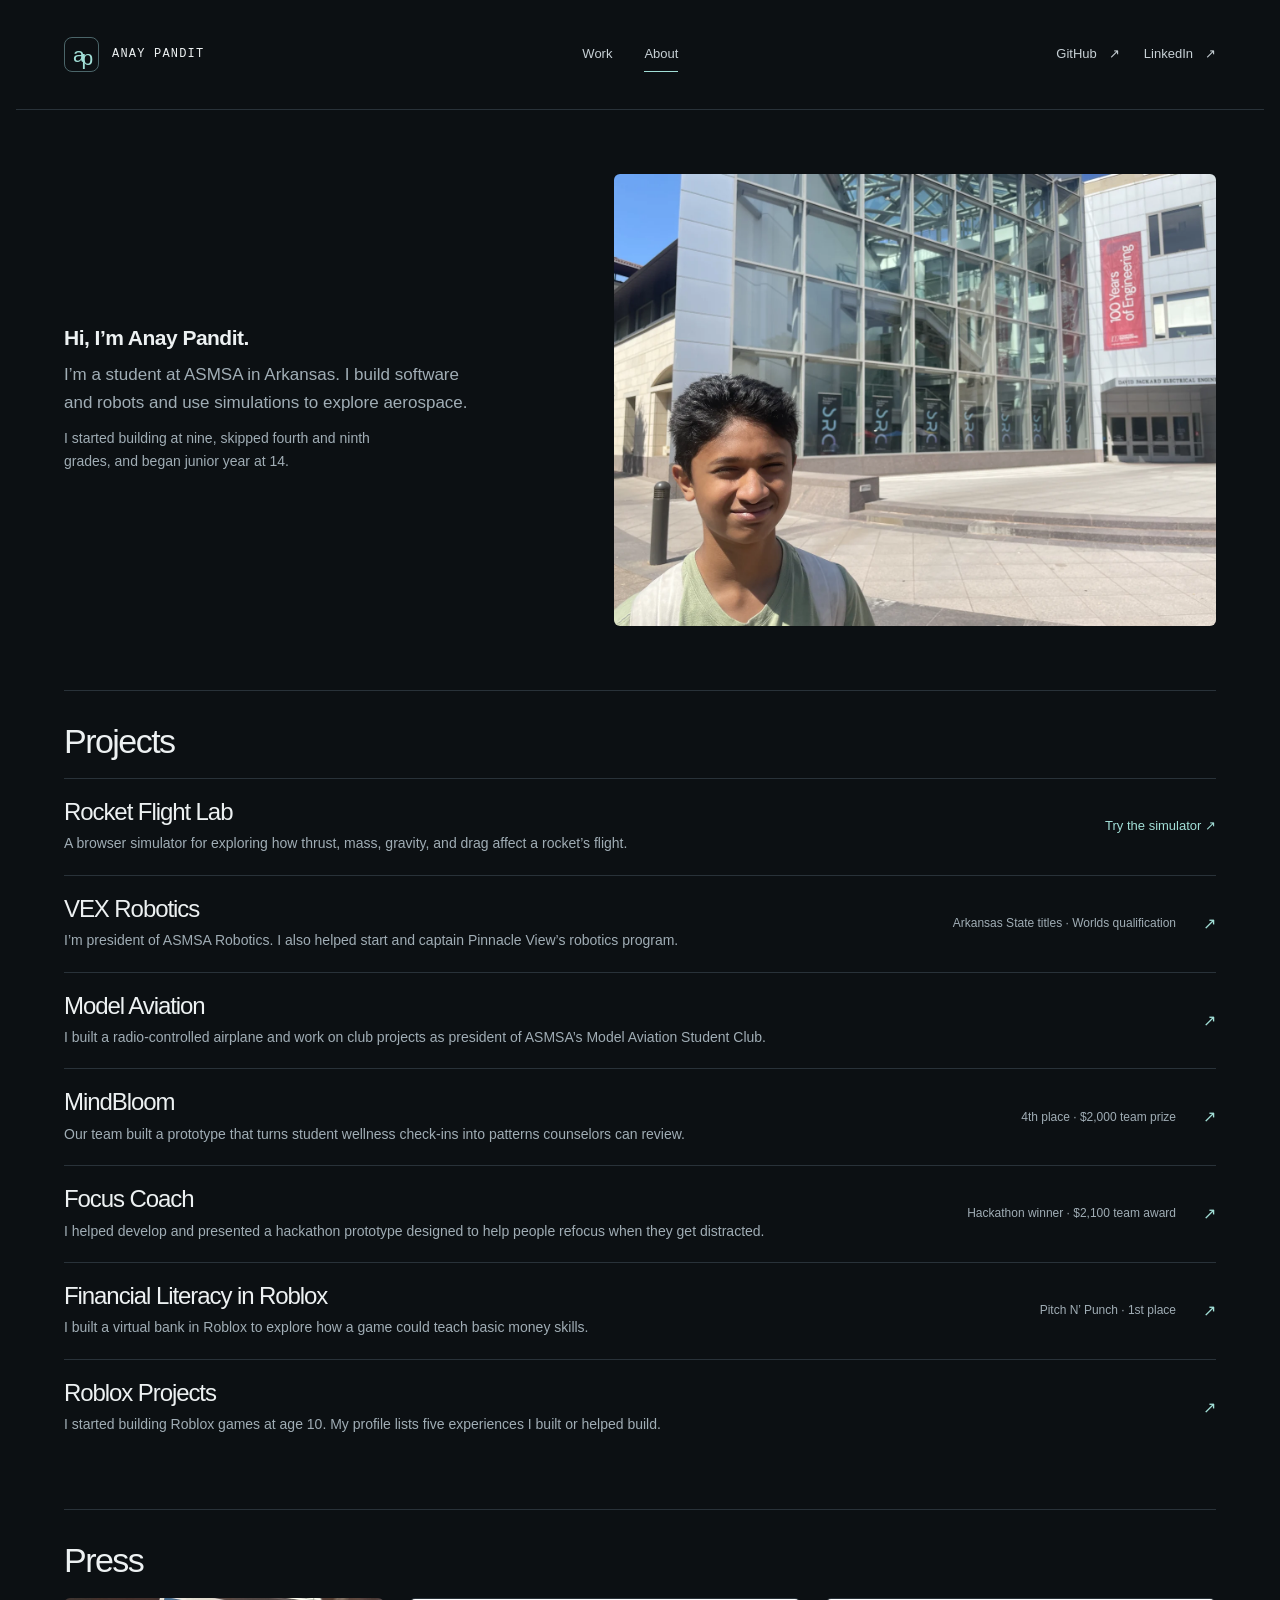
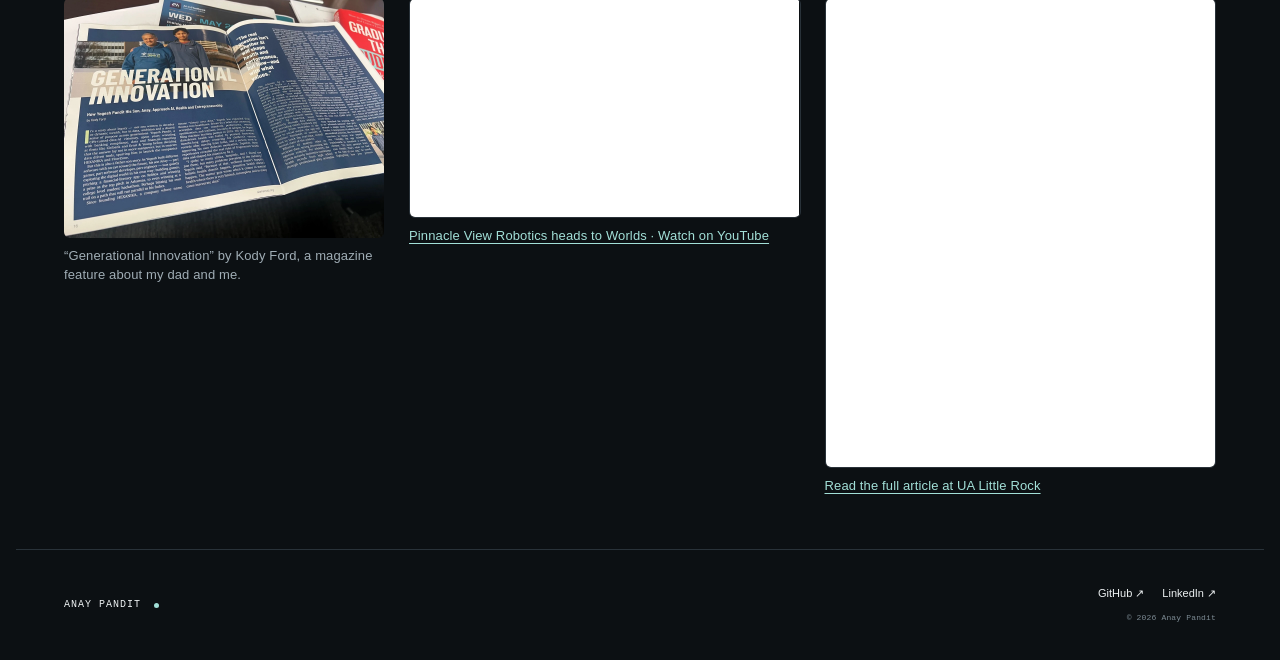
==== commit 1b3957c0: "Embed robotics video and hackathon coverage in Press" ====
--- a/index.html
+++ b/index.html
@@ -1,4 +1,4 @@
-<!doctype html><html lang="en"><head><meta charset="utf-8"><meta name="viewport" content="width=device-width, initial-scale=1"><meta name="color-scheme" content="dark"><meta name="theme-color" content="#0c1013"><title>Anay Pandit</title><meta name="description" content="Student, builder, and always curious. Explore Anay Pandit’s software, VEX robotics, and aerospace projects."><link rel="canonical" href="https://anaypandit.github.io/"><meta property="og:type" content="website"><meta property="og:title" content="Anay Pandit"><meta property="og:description" content="Student, builder, and always curious. Explore Anay Pandit’s software, VEX robotics, and aerospace projects."><meta property="og:url" content="https://anaypandit.github.io/"><meta property="og:image" content="https://anaypandit.github.io/assets/social-preview.png"><meta property="og:image:width" content="1200"><meta property="og:image:height" content="630"><meta name="twitter:card" content="summary_large_image"><link rel="icon" href="/assets/favicon.svg" type="image/svg+xml"><link rel="stylesheet" href="/assets/style.css?v=playlab-photos"><script src="/assets/site.js" defer></script></head><body><a class="skip" href="#main">Skip to content</a><header class="site-header"><a class="brand" href="/" aria-label="Anay Pandit home"><span class="monogram" aria-hidden="true">a<span>p</span></span>ANAY PANDIT</a><nav aria-label="Main navigation"><a href="/#work">Work</a><a href="/#about">About</a></nav><div class="header-socials"><a class="header-github" href="https://github.com/anaypandit" target="_blank" rel="noopener noreferrer">GitHub <span aria-hidden="true">↗</span><span class="sr-only"> (opens in a new tab)</span></a><a class="header-github" href="https://www.linkedin.com/in/anaypandit/" target="_blank" rel="noopener noreferrer">LinkedIn <span aria-hidden="true">↗</span><span class="sr-only"> (opens in a new tab)</span></a></div></header><main id="main">
+<!doctype html><html lang="en"><head><meta charset="utf-8"><meta name="viewport" content="width=device-width, initial-scale=1"><meta name="color-scheme" content="dark"><meta name="theme-color" content="#0c1013"><title>Anay Pandit</title><meta name="description" content="Student, builder, and always curious. Explore Anay Pandit’s software, VEX robotics, and aerospace projects."><link rel="canonical" href="https://anaypandit.github.io/"><meta property="og:type" content="website"><meta property="og:title" content="Anay Pandit"><meta property="og:description" content="Student, builder, and always curious. Explore Anay Pandit’s software, VEX robotics, and aerospace projects."><meta property="og:url" content="https://anaypandit.github.io/"><meta property="og:image" content="https://anaypandit.github.io/assets/social-preview.png"><meta property="og:image:width" content="1200"><meta property="og:image:height" content="630"><meta name="twitter:card" content="summary_large_image"><link rel="icon" href="/assets/favicon.svg" type="image/svg+xml"><link rel="stylesheet" href="/assets/style.css?v=press-embeds"><script src="/assets/site.js" defer></script></head><body><a class="skip" href="#main">Skip to content</a><header class="site-header"><a class="brand" href="/" aria-label="Anay Pandit home"><span class="monogram" aria-hidden="true">a<span>p</span></span>ANAY PANDIT</a><nav aria-label="Main navigation"><a href="/#work">Work</a><a href="/#about">About</a></nav><div class="header-socials"><a class="header-github" href="https://github.com/anaypandit" target="_blank" rel="noopener noreferrer">GitHub <span aria-hidden="true">↗</span><span class="sr-only"> (opens in a new tab)</span></a><a class="header-github" href="https://www.linkedin.com/in/anaypandit/" target="_blank" rel="noopener noreferrer">LinkedIn <span aria-hidden="true">↗</span><span class="sr-only"> (opens in a new tab)</span></a></div></header><main id="main">
   <section class="portfolio-intro portfolio-intro--with-photo" id="about">
     <div class="portfolio-bio">
       <h1>Hi, I’m Anay Pandit.</h1>
@@ -83,9 +83,19 @@
 
   <section class="portfolio-work portfolio-press" id="press">
     <h2>Press</h2>
-    <figure class="portfolio-photo">
-      <img src="/assets/generational-innovation.webp" width="1280" height="960" alt="Open magazine spread titled Generational Innovation with a photo of Anay and Yogesh Pandit" loading="lazy" decoding="async">
-      <figcaption>“Generational Innovation” by Kody Ford, a magazine feature about my dad and me.</figcaption>
-    </figure>
+    <div class="press-grid">
+      <figure class="portfolio-photo">
+        <img src="/assets/generational-innovation.webp" width="1280" height="960" alt="Open magazine spread titled Generational Innovation with a photo of Anay and Yogesh Pandit" loading="lazy" decoding="async">
+        <figcaption>“Generational Innovation” by Kody Ford, a magazine feature about my dad and me.</figcaption>
+      </figure>
+      <figure>
+        <iframe class="press-video" src="https://www.youtube-nocookie.com/embed/u_fTiRoSkpI" title="Pinnacle View Robotics heads to the VEX World Championship" width="560" height="315" loading="lazy" referrerpolicy="strict-origin-when-cross-origin" allow="encrypted-media; picture-in-picture; fullscreen" allowfullscreen></iframe>
+        <figcaption><a class="photo-credit" href="https://www.youtube.com/watch?v=u_fTiRoSkpI">Pinnacle View Robotics heads to Worlds · Watch on YouTube</a></figcaption>
+      </figure>
+      <figure>
+        <iframe class="press-article" src="https://ualr.edu/news/2025/08/07/mental-health-ai-hackathon/embed/" title="UA Little Rock’s coverage of its first AI and Mental Health Hackathon" width="600" height="470" loading="lazy" sandbox="allow-scripts allow-top-navigation-by-user-activation"></iframe>
+        <figcaption><a class="photo-credit" href="https://ualr.edu/news/2025/08/07/mental-health-ai-hackathon/">Read the full article at UA Little Rock</a></figcaption>
+      </figure>
+    </div>
   </section>
 </main><footer class="site-footer"><div><a class="brand" href="/">ANAY PANDIT<span class="brand-dot" aria-hidden="true"></span></a></div><div><div class="footer-socials"><a class="" href="https://github.com/anaypandit" target="_blank" rel="noopener noreferrer">GitHub <span aria-hidden="true">↗</span><span class="sr-only"> (opens in a new tab)</span></a><a href="https://www.linkedin.com/in/anaypandit/" target="_blank" rel="noopener noreferrer">LinkedIn <span aria-hidden="true">↗</span><span class="sr-only"> (opens in a new tab)</span></a></div><span class="footer-date">© 2026 Anay Pandit</span></div></footer></body></html>
--- a/assets/style.css
+++ b/assets/style.css
@@ -199,8 +199,34 @@
   }
 }
 
+.press-grid {
+  display: grid;
+  grid-template-columns: minmax(0, .82fr) repeat(2, minmax(0, 1fr));
+  align-items: start;
+  gap: 24px;
+}
 .portfolio-press .portfolio-photo {
-  max-width: 760px;
+  max-width: 320px;
+}
+.press-grid iframe {
+  display: block;
+  width: 100%;
+  border: 1px solid var(--border);
+  border-radius: 6px;
+}
+.press-video {
+  height: auto;
+  min-height: 200px;
+  aspect-ratio: 16 / 9;
+}
+.press-article {
+  height: 470px;
+}
+@media (max-width: 860px) {
+  .press-grid {
+    grid-template-columns: minmax(0, 1fr);
+    max-width: 540px;
+  }
 }
 .project-gallery--playlab {
   grid-template-columns: minmax(0, 1fr) minmax(0, 1.3fr);
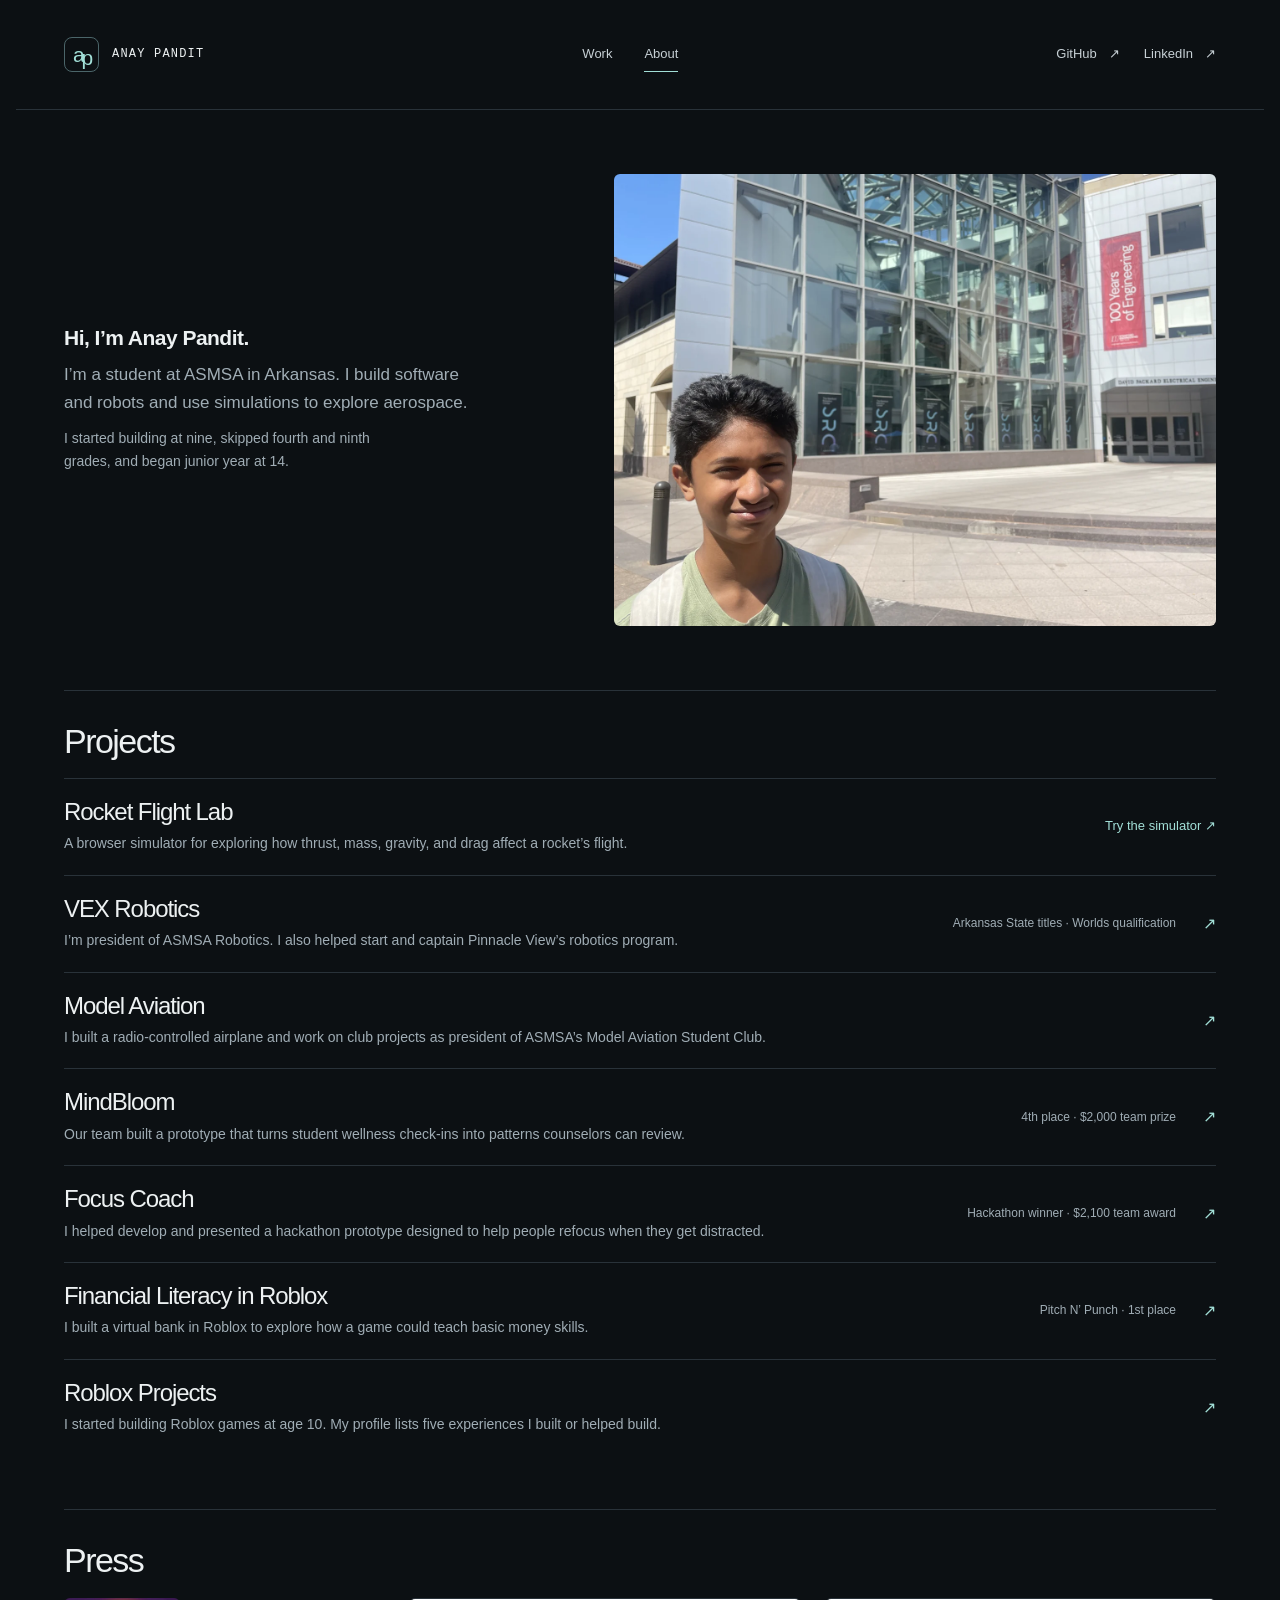
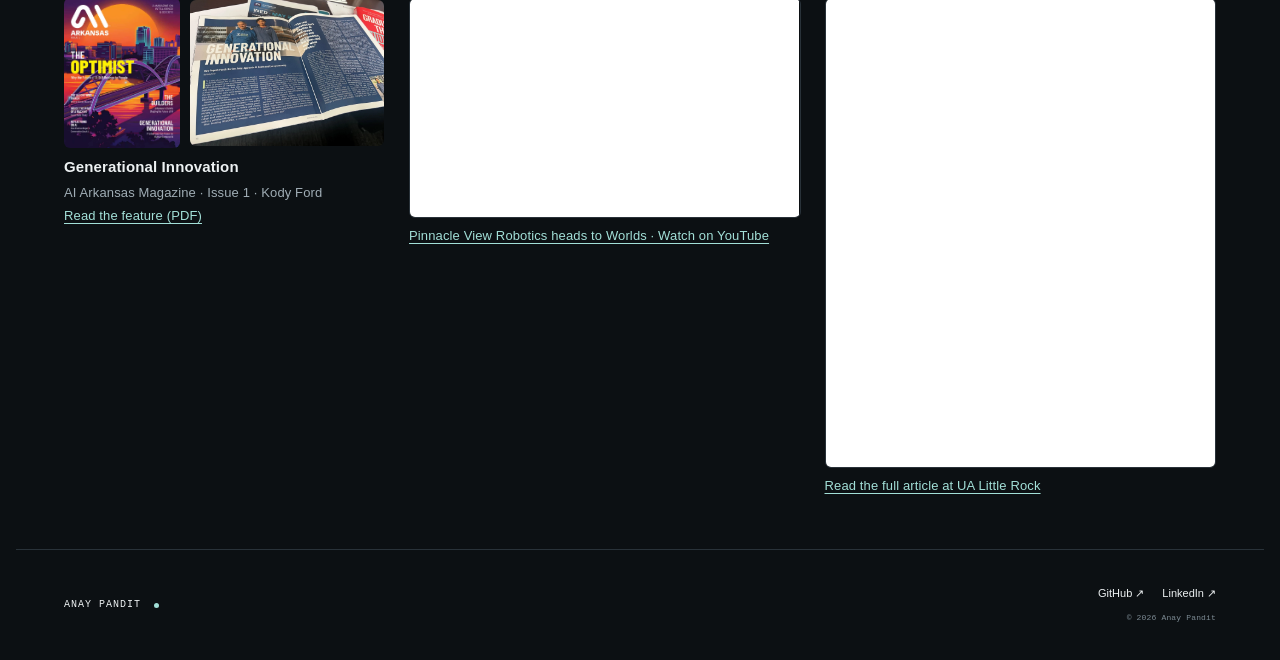
==== commit 002b60ed: "Add AI Arkansas cover and feature PDF to Press" ====
--- a/index.html
+++ b/index.html
@@ -1,4 +1,4 @@
-<!doctype html><html lang="en"><head><meta charset="utf-8"><meta name="viewport" content="width=device-width, initial-scale=1"><meta name="color-scheme" content="dark"><meta name="theme-color" content="#0c1013"><title>Anay Pandit</title><meta name="description" content="Student, builder, and always curious. Explore Anay Pandit’s software, VEX robotics, and aerospace projects."><link rel="canonical" href="https://anaypandit.github.io/"><meta property="og:type" content="website"><meta property="og:title" content="Anay Pandit"><meta property="og:description" content="Student, builder, and always curious. Explore Anay Pandit’s software, VEX robotics, and aerospace projects."><meta property="og:url" content="https://anaypandit.github.io/"><meta property="og:image" content="https://anaypandit.github.io/assets/social-preview.png"><meta property="og:image:width" content="1200"><meta property="og:image:height" content="630"><meta name="twitter:card" content="summary_large_image"><link rel="icon" href="/assets/favicon.svg" type="image/svg+xml"><link rel="stylesheet" href="/assets/style.css?v=press-embeds"><script src="/assets/site.js" defer></script></head><body><a class="skip" href="#main">Skip to content</a><header class="site-header"><a class="brand" href="/" aria-label="Anay Pandit home"><span class="monogram" aria-hidden="true">a<span>p</span></span>ANAY PANDIT</a><nav aria-label="Main navigation"><a href="/#work">Work</a><a href="/#about">About</a></nav><div class="header-socials"><a class="header-github" href="https://github.com/anaypandit" target="_blank" rel="noopener noreferrer">GitHub <span aria-hidden="true">↗</span><span class="sr-only"> (opens in a new tab)</span></a><a class="header-github" href="https://www.linkedin.com/in/anaypandit/" target="_blank" rel="noopener noreferrer">LinkedIn <span aria-hidden="true">↗</span><span class="sr-only"> (opens in a new tab)</span></a></div></header><main id="main">
+<!doctype html><html lang="en"><head><meta charset="utf-8"><meta name="viewport" content="width=device-width, initial-scale=1"><meta name="color-scheme" content="dark"><meta name="theme-color" content="#0c1013"><title>Anay Pandit</title><meta name="description" content="Student, builder, and always curious. Explore Anay Pandit’s software, VEX robotics, and aerospace projects."><link rel="canonical" href="https://anaypandit.github.io/"><meta property="og:type" content="website"><meta property="og:title" content="Anay Pandit"><meta property="og:description" content="Student, builder, and always curious. Explore Anay Pandit’s software, VEX robotics, and aerospace projects."><meta property="og:url" content="https://anaypandit.github.io/"><meta property="og:image" content="https://anaypandit.github.io/assets/social-preview.png"><meta property="og:image:width" content="1200"><meta property="og:image:height" content="630"><meta name="twitter:card" content="summary_large_image"><link rel="icon" href="/assets/favicon.svg" type="image/svg+xml"><link rel="stylesheet" href="/assets/style.css?v=press-magazine"><script src="/assets/site.js" defer></script></head><body><a class="skip" href="#main">Skip to content</a><header class="site-header"><a class="brand" href="/" aria-label="Anay Pandit home"><span class="monogram" aria-hidden="true">a<span>p</span></span>ANAY PANDIT</a><nav aria-label="Main navigation"><a href="/#work">Work</a><a href="/#about">About</a></nav><div class="header-socials"><a class="header-github" href="https://github.com/anaypandit" target="_blank" rel="noopener noreferrer">GitHub <span aria-hidden="true">↗</span><span class="sr-only"> (opens in a new tab)</span></a><a class="header-github" href="https://www.linkedin.com/in/anaypandit/" target="_blank" rel="noopener noreferrer">LinkedIn <span aria-hidden="true">↗</span><span class="sr-only"> (opens in a new tab)</span></a></div></header><main id="main">
   <section class="portfolio-intro portfolio-intro--with-photo" id="about">
     <div class="portfolio-bio">
       <h1>Hi, I’m Anay Pandit.</h1>
@@ -84,9 +84,16 @@
   <section class="portfolio-work portfolio-press" id="press">
     <h2>Press</h2>
     <div class="press-grid">
-      <figure class="portfolio-photo">
-        <img src="/assets/generational-innovation.webp" width="1280" height="960" alt="Open magazine spread titled Generational Innovation with a photo of Anay and Yogesh Pandit" loading="lazy" decoding="async">
-        <figcaption>“Generational Innovation” by Kody Ford, a magazine feature about my dad and me.</figcaption>
+      <figure class="portfolio-photo press-magazine">
+        <div class="press-magazine-images">
+          <img src="/assets/ai-arkansas-issue-1-cover.webp" width="541" height="700" alt="Front cover of AI Arkansas Magazine, Issue 1" loading="lazy" decoding="async">
+          <img src="/assets/generational-innovation.webp" width="1280" height="960" alt="Open magazine spread titled Generational Innovation with a photo of Anay and Yogesh Pandit" loading="lazy" decoding="async">
+        </div>
+        <figcaption>
+          <strong>Generational Innovation</strong>
+          <span>AI Arkansas Magazine · Issue 1 · Kody Ford</span>
+          <a class="photo-credit" href="/assets/generational-innovation.pdf" type="application/pdf">Read the feature (PDF)</a>
+        </figcaption>
       </figure>
       <figure>
         <iframe class="press-video" src="https://www.youtube-nocookie.com/embed/u_fTiRoSkpI" title="Pinnacle View Robotics heads to the VEX World Championship" width="560" height="315" loading="lazy" referrerpolicy="strict-origin-when-cross-origin" allow="encrypted-media; picture-in-picture; fullscreen" allowfullscreen></iframe>
--- a/assets/style.css
+++ b/assets/style.css
@@ -205,8 +205,25 @@
   align-items: start;
   gap: 24px;
 }
-.portfolio-press .portfolio-photo {
+.press-magazine {
   max-width: 320px;
+}
+.press-magazine-images {
+  display: grid;
+  grid-template-columns: minmax(0, 3fr) minmax(0, 5fr);
+  align-items: center;
+  gap: 10px;
+}
+.press-magazine figcaption {
+  display: grid;
+  gap: 4px;
+}
+.press-magazine figcaption strong {
+  color: var(--text);
+  font-size: 15px;
+}
+.press-magazine figcaption a {
+  justify-self: start;
 }
 .press-grid iframe {
   display: block;
